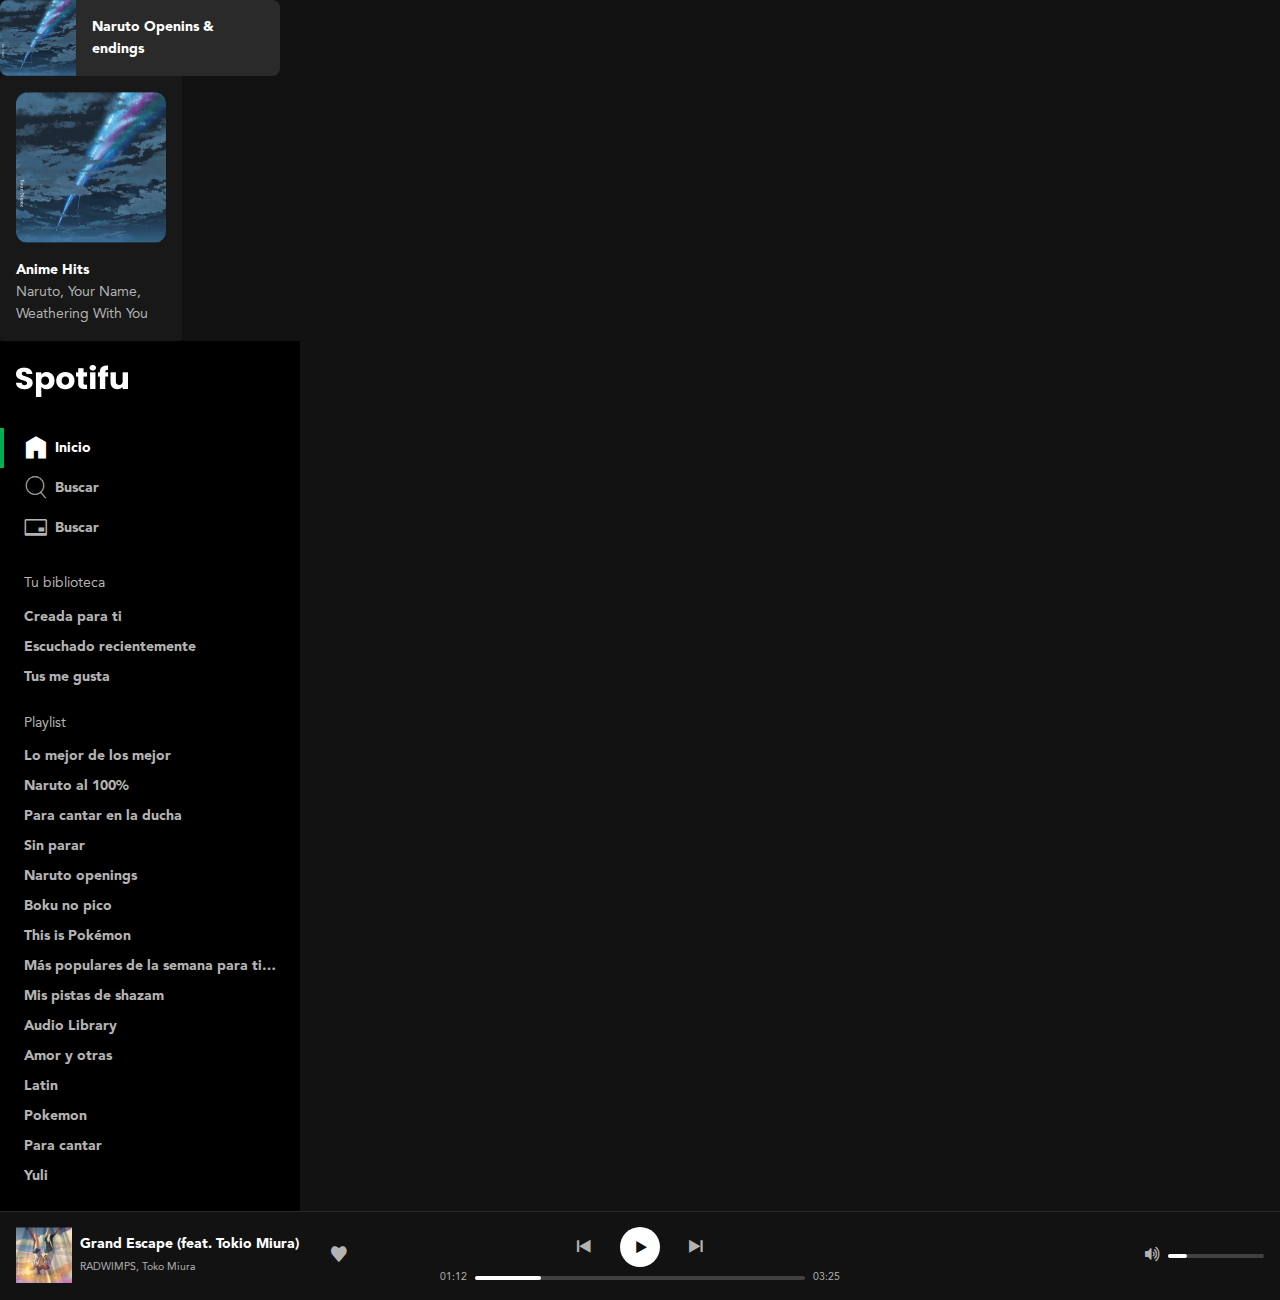
==== index.html @ 9fc7f933 "Playlist A y Playlist B" ====
<!DOCTYPE html>
<html lang="en">
<head>
  <meta charset="UTF-8">
  <meta http-equiv="X-UA-Compatible" content="IE=edge">
  <meta name="viewport" content="width=device-width, initial-scale=1.0">
  <link rel="stylesheet" href="./css/index.css">
  <title>Spotifu</title>
</head>
<body class="body">
  <div class="playlistB">
    <div class="playlistB-cover">
      <img src="./images/anime-hits.png" width="76" height="76" alt="Cpver de la playlist Anime Hits">
    </div>
    <div class="playlistB-details">
      <h3 class="playlistB-title">Naruto Openins & endings</h3>
      <div class="playlistB-control">
        <button class="buttonIcon is-primary" title="Reproducir la lista de reproducción Naruto Openins & endings" aria-label="Reproducir la lista de reproducción Naruto Openins & endings">
          <i class="icon-play" aria-hidden="true"></i>
        </button>
      </div>
    </div>
  </div>

  <div class="playlistA">
    <div class="playlistA-cover">
      <img src="./images/anime-hits.png" width="150" height="150" alt="Cover de la playlist Anime Hits">
      <button class="buttonIcon is-primary" aria-label="reproducir" title="Reproducir">
        <i class="icon-play" aria-hidden="true"></i>
      </button>
    </div>
    <h3 class="playlistA-title">Anime Hits</h3>
    <h4 class="playlistA-description">Naruto, Your Name, Weathering With You</h4>
  </div>

  <div class="sidebar">
    <header class="logo">
      <a href="/" aria-current="page">
        <img src="./images/spotifu-logo.png" class="logo-image" width="112"  height="32" alt="Logo de Spotifu">
      </a>
    </header>
    <nav class="menu" aria-label="principal">
      <ul class="menu-list">
        <li class="menuItem is-active">
          <a href="/" class="link" aria-current="page">
            <i class="icon-home" aria-hidden="true"></i>
            <span>Inicio</span>
          </a>
        </li>
        <li class="menuItem">
          <a href="#" class="link">
            <i class="icon-search" aria-hidden="true"></i>
            <span>Buscar</span>
          </a>
        </li>
        <li class="menuItem">
          <a href="#" class="link">
            <i class="icon-creditCard" aria-hidden="true"></i>
            <span>Buscar</span>
          </a>
        </li>
      </ul>
    </nav>
    <nav class="list" aria-labelledby="library-navigation">
      <h2 class="list-title" id="library-navigation">Tu biblioteca</h2>
      <ul class="list-content">
        <li class="list-item">
          <a href="#" class="link">Creada para ti</a>
        </li>
        <li class="list-item">
          <a href="#" class="link">Escuchado recientemente</a>
        </li>
        <li class="list-item">
          <a href="#" class="link">Tus me gusta</a>
        </li>
      </ul>
    </nav>
    <nav class="list" aria-labelledby="playlist-navigation">
      <h2 class="list-title" id="playlist-navigation">Playlist</h2>
      <ul class="list-content">
        <li class="list-item">
          <a href="#" class="link">Lo mejor de los mejor</a>
        </li>
        <li class="list-item">
          <a href="#" class="link">Naruto al 100%</a>
        </li>
        <li class="list-item">
          <a href="#" class="link">Para cantar en la ducha</a>
        </li>
        <li class="list-item">
          <a href="#" class="link">Sin parar</a>
        </li>
        <li class="list-item">
          <a href="#" class="link">Naruto openings</a>
        </li>
        <li class="list-item">
          <a href="#" class="link">Boku no pico</a>
        </li>
        <li class="list-item">
          <a href="#" class="link">This is Pokémon</a>
        </li>
        <li class="list-item">
          <span class="ellipsis">
            <a href="#" class="link">Más populares de la semana para ti que eres un pro</a>
          </span>
        </li>
        <li class="list-item">
          <a href="#" class="link">Mis pistas de shazam</a>
        </li>
        <li class="list-item">
          <a href="#" class="link">Audio Library</a>
        </li>
        <li class="list-item">
          <a href="#" class="link">Amor y otras</a>
        </li>
        <li class="list-item">
          <a href="#" class="link">Latin</a>
        </li>
        <li class="list-item">
          <a href="#" class="link">Pokemon</a>
        </li>
        <li class="list-item">
          <a href="#" class="link">Para cantar</a>
        </li>
        <li class="list-item">
          <a href="#" class="link">Yuli</a>
        </li>
      </ul>
    </nav>
  </div>

  <div class="player">
      <div class="player-nowPlaying">
        <div class="nowPlaying">
          <div class="nowPlaying-cover">
            <img src="./images/grand-scape.png" width="56" height="56" alt="Portada de Grand Escape (feat. Tokio Miura)"
              title="Portada de Grand Escape (feat. Tokio Miura)">
          </div>
          <div class="nowPlaying-details">
            <div class="nowPlaying-description">
              <a href="#song" class="nowPlaying-title">
                Grand Escape (feat. Tokio Miura)
              </a>
              <a href="#RADWIMPS" class="nowPlaying-artist">
                RADWIMPS, Toko Miura
              </a>
            </div>
            <div class="nowPlaying-actions">
              <button class="player-control" role="switch" aria-label="Guardar en tu biblioteca"
                title="Guardar en tu biblioteca">
                <i class="icon-heart" aria-hidden="true"></i>
              </button>
            </div>
          </div>
        </div>
      </div>
      <div class="player-playerControls">
        <div class="playerControls" aria-label="Controles de reproducción">
          <div class="playerControls-buttons">
            <button class="buttonIcon" aria-label="Anterior" title="Anterior">
              <i class="icon-prev" aria-hidden="true"></i>
            </button>
            <button class="buttonIcon is-white" aria-label="Reproducir" title="Reproducir">
              <i class="icon-play" aria-hidden="true"></i>
            </button>
            <button class="buttonIcon" aria-label="Siguiente" title="Siguiente">
              <i class="icon-next" aria-hidden="true"></i>
            </button>
          </div>
          <div class="playerPlayback">
            <span class="playerPlayback-progressTime">01:12</span>
            <div class="playerPlayback-slider">
              <div class="slider">
                <div class="slider-progress">
                  <button class="slider-button" aria-label="Controlar el progreso de la reproducción"></button>
                </div>
              </div>
            </div>
            <span class="playerPlayback-progressTime">03:25</span>
          </div>
        </div>
      </div>
      <div class="player-playerVolume">
        <div class="playerVolume">
          <button class="player-control" aria-label="Silenciar" aria-describedby="volumen-icon">
            <i class="icon-volumeUp" id="volumen-icon" role="presentation" aria-label="Volumen alto"></i>
          </button>
          <div class="playerVolume-slider">
            <div class="slider">
              <div class="slider-progress">
                <button class="slider-button" aria-label="Controlar el progreso de la reproducción"></button>
              </div>
            </div>
          </div>
        </div>
      </div>
  </div>

</body>
</html>
---- css/index.css ----
@import './icons.css';
@import './fonts.css';
@import './body.css';
@import './link.css';
@import './button-icon.css';
@import './sidebar.css';
@import './ellipsis.css';
@import './player.css';
@import './playlist-a.css';
@import './playlist-b.css';

:root {
  font-size: 16px;
  --primary: #00B050;
  --white: #ffffff;
  --gray10: #B3B3B3;
  --gray20: #737373;
  --gray30: #282828;
  --gray40: #181818;
  --gray50: #121212;
  --gray60: #000000;
  --basefontFamily: Avenir, Helvetica, sans-serif;
  --headline1: bold 2rem/normal var(--basefontFamily);
  --headline2: bold 1.5rem/1.75rem var(--basefontFamily);
  --baseFont: normal .875rem/1.375rem var(--basefontFamily);
  --baseFontBold: bold .875rem/1.375rem var(--basefontFamily);
  --button: bold .875rem/1rem var(--basefontFamily);
  --small: normal .75em/normal var(--basefontFamily);
}
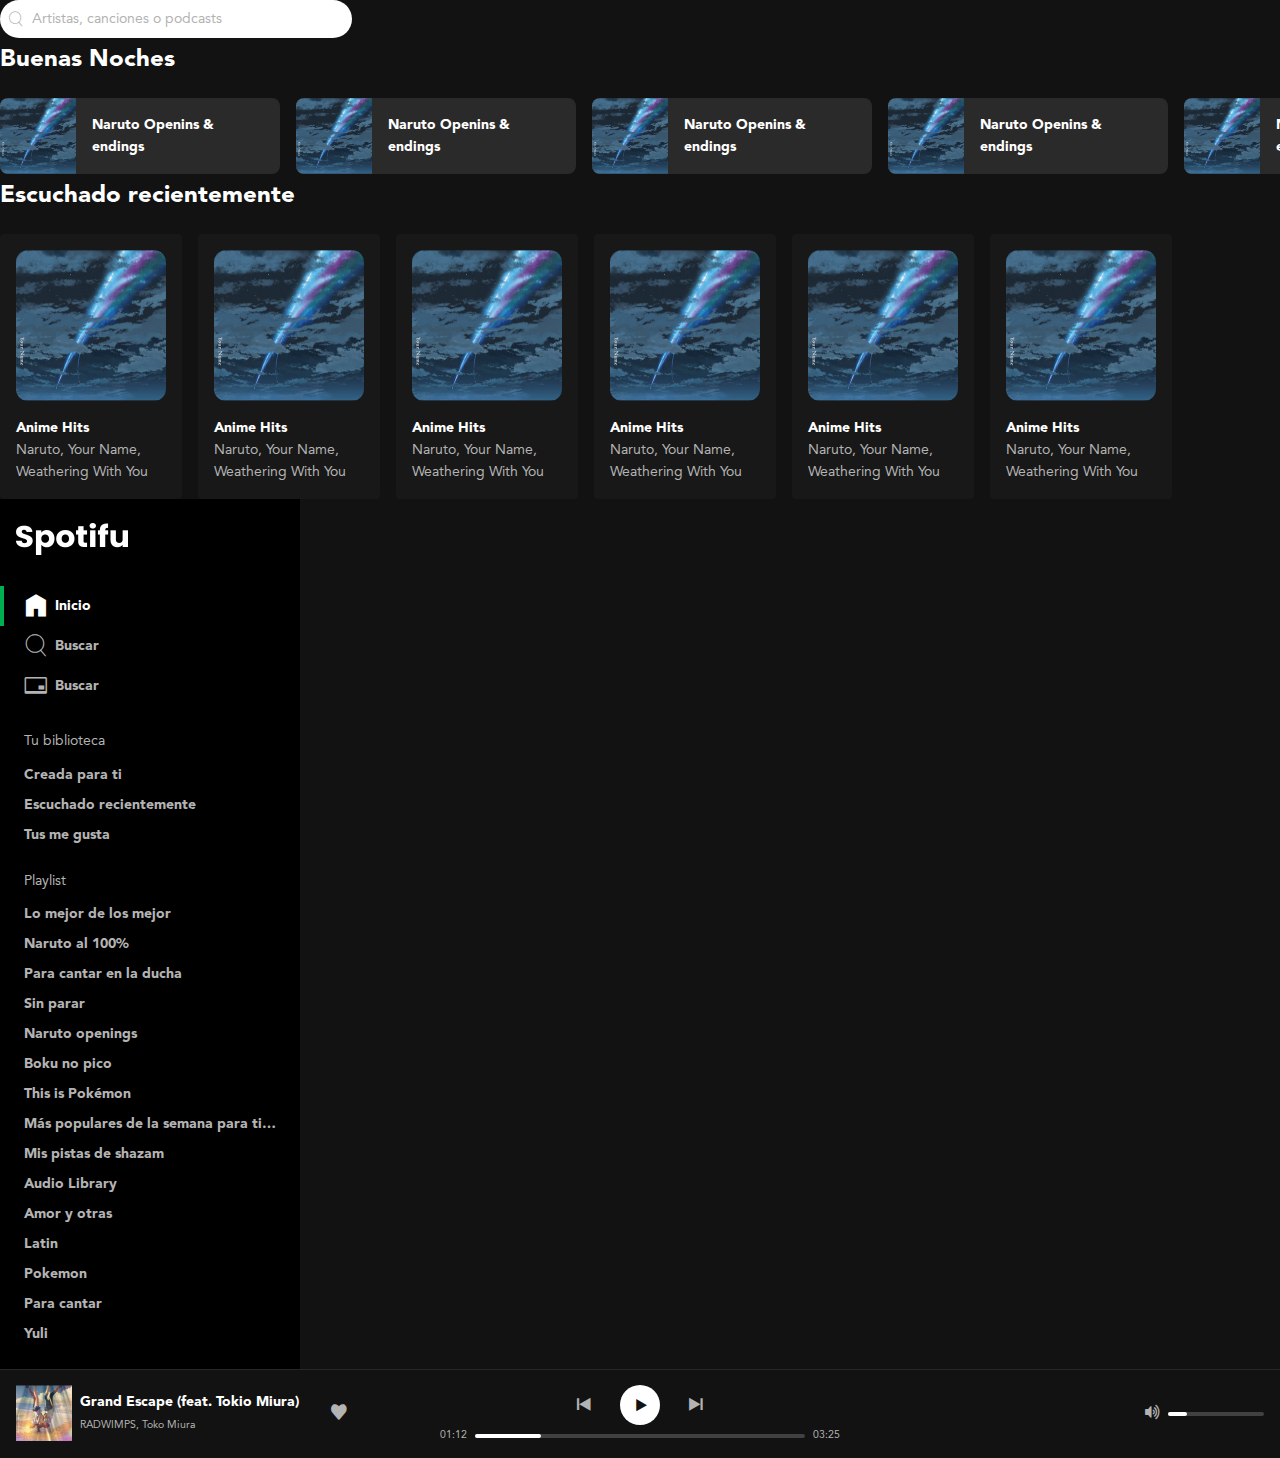
==== commit 19594b29: "Playlist List and Search" ====
--- a/index.html
+++ b/index.html
@@ -8,30 +8,160 @@
   <title>Spotifu</title>
 </head>
 <body class="body">
-  <div class="playlistB">
-    <div class="playlistB-cover">
-      <img src="./images/anime-hits.png" width="76" height="76" alt="Cpver de la playlist Anime Hits">
+  <form class="search" role="search" aria-label="Buscar por Artistas, canciones o podcasts">
+    <i class="icon-search" aria-hidden="true"></i>
+    <input type="search" placeholder="Artistas, canciones o podcasts ">
+  </form>
+
+  <section class="playlistList" aria-labelledby="region1">
+    <div class="playlistList-top">
+      <h2 class="playlistList-title" id="region1">
+        Buenas Noches
+      </h2>
     </div>
-    <div class="playlistB-details">
-      <h3 class="playlistB-title">Naruto Openins & endings</h3>
-      <div class="playlistB-control">
-        <button class="buttonIcon is-primary" title="Reproducir la lista de reproducción Naruto Openins & endings" aria-label="Reproducir la lista de reproducción Naruto Openins & endings">
-          <i class="icon-play" aria-hidden="true"></i>
-        </button>
+    <div class="playlistList-container">
+      <div class="playlistB">
+        <div class="playlistB-cover">
+          <img src="./images/anime-hits.png" width="76" height="76" alt="Cpver de la playlist Anime Hits">
+        </div>
+        <div class="playlistB-details">
+          <h3 class="playlistB-title">Naruto Openins & endings</h3>
+          <div class="playlistB-control">
+            <button class="buttonIcon is-primary" title="Reproducir la lista de reproducción Naruto Openins & endings"
+              aria-label="Reproducir la lista de reproducción Naruto Openins & endings">
+              <i class="icon-play" aria-hidden="true"></i>
+            </button>
+          </div>
+        </div>
+      </div>
+      <div class="playlistB">
+        <div class="playlistB-cover">
+          <img src="./images/anime-hits.png" width="76" height="76" alt="Cpver de la playlist Anime Hits">
+        </div>
+        <div class="playlistB-details">
+          <h3 class="playlistB-title">Naruto Openins & endings</h3>
+          <div class="playlistB-control">
+            <button class="buttonIcon is-primary" title="Reproducir la lista de reproducción Naruto Openins & endings"
+              aria-label="Reproducir la lista de reproducción Naruto Openins & endings">
+              <i class="icon-play" aria-hidden="true"></i>
+            </button>
+          </div>
+        </div>
+      </div>
+      <div class="playlistB">
+        <div class="playlistB-cover">
+          <img src="./images/anime-hits.png" width="76" height="76" alt="Cpver de la playlist Anime Hits">
+        </div>
+        <div class="playlistB-details">
+          <h3 class="playlistB-title">Naruto Openins & endings</h3>
+          <div class="playlistB-control">
+            <button class="buttonIcon is-primary" title="Reproducir la lista de reproducción Naruto Openins & endings"
+              aria-label="Reproducir la lista de reproducción Naruto Openins & endings">
+              <i class="icon-play" aria-hidden="true"></i>
+            </button>
+          </div>
+        </div>
+      </div>
+      <div class="playlistB">
+        <div class="playlistB-cover">
+          <img src="./images/anime-hits.png" width="76" height="76" alt="Cpver de la playlist Anime Hits">
+        </div>
+        <div class="playlistB-details">
+          <h3 class="playlistB-title">Naruto Openins & endings</h3>
+          <div class="playlistB-control">
+            <button class="buttonIcon is-primary" title="Reproducir la lista de reproducción Naruto Openins & endings"
+              aria-label="Reproducir la lista de reproducción Naruto Openins & endings">
+              <i class="icon-play" aria-hidden="true"></i>
+            </button>
+          </div>
+        </div>
+      </div>
+      <div class="playlistB">
+        <div class="playlistB-cover">
+          <img src="./images/anime-hits.png" width="76" height="76" alt="Cpver de la playlist Anime Hits">
+        </div>
+        <div class="playlistB-details">
+          <h3 class="playlistB-title">Naruto Openins & endings</h3>
+          <div class="playlistB-control">
+            <button class="buttonIcon is-primary" title="Reproducir la lista de reproducción Naruto Openins & endings"
+              aria-label="Reproducir la lista de reproducción Naruto Openins & endings">
+              <i class="icon-play" aria-hidden="true"></i>
+            </button>
+          </div>
+        </div>
       </div>
     </div>
-  </div>
-
-  <div class="playlistA">
-    <div class="playlistA-cover">
-      <img src="./images/anime-hits.png" width="150" height="150" alt="Cover de la playlist Anime Hits">
-      <button class="buttonIcon is-primary" aria-label="reproducir" title="Reproducir">
-        <i class="icon-play" aria-hidden="true"></i>
-      </button>
+  </section>
+
+  <section class="playlistList" aria-labelledby="region2">
+    <div class="playlistList-top">
+      <h2 class="playlistList-title" id="region2">
+        Escuchado recientemente
+      </h2>
     </div>
-    <h3 class="playlistA-title">Anime Hits</h3>
-    <h4 class="playlistA-description">Naruto, Your Name, Weathering With You</h4>
-  </div>
+    <div class="playlistList-container">
+      <div class="playlistA">
+        <div class="playlistA-cover">
+          <img src="./images/anime-hits.png" width="150" height="150" alt="Cover de la playlist Anime Hits">
+          <button class="buttonIcon is-primary" aria-label="reproducir" title="Reproducir">
+            <i class="icon-play" aria-hidden="true"></i>
+          </button>
+        </div>
+        <h3 class="playlistA-title">Anime Hits</h3>
+        <h4 class="playlistA-description">Naruto, Your Name, Weathering With You</h4>
+      </div>
+      <div class="playlistA">
+        <div class="playlistA-cover">
+          <img src="./images/anime-hits.png" width="150" height="150" alt="Cover de la playlist Anime Hits">
+          <button class="buttonIcon is-primary" aria-label="reproducir" title="Reproducir">
+            <i class="icon-play" aria-hidden="true"></i>
+          </button>
+        </div>
+        <h3 class="playlistA-title">Anime Hits</h3>
+        <h4 class="playlistA-description">Naruto, Your Name, Weathering With You</h4>
+      </div>
+      <div class="playlistA">
+        <div class="playlistA-cover">
+          <img src="./images/anime-hits.png" width="150" height="150" alt="Cover de la playlist Anime Hits">
+          <button class="buttonIcon is-primary" aria-label="reproducir" title="Reproducir">
+            <i class="icon-play" aria-hidden="true"></i>
+          </button>
+        </div>
+        <h3 class="playlistA-title">Anime Hits</h3>
+        <h4 class="playlistA-description">Naruto, Your Name, Weathering With You</h4>
+      </div>
+      <div class="playlistA">
+        <div class="playlistA-cover">
+          <img src="./images/anime-hits.png" width="150" height="150" alt="Cover de la playlist Anime Hits">
+          <button class="buttonIcon is-primary" aria-label="reproducir" title="Reproducir">
+            <i class="icon-play" aria-hidden="true"></i>
+          </button>
+        </div>
+        <h3 class="playlistA-title">Anime Hits</h3>
+        <h4 class="playlistA-description">Naruto, Your Name, Weathering With You</h4>
+      </div>
+      <div class="playlistA">
+        <div class="playlistA-cover">
+          <img src="./images/anime-hits.png" width="150" height="150" alt="Cover de la playlist Anime Hits">
+          <button class="buttonIcon is-primary" aria-label="reproducir" title="Reproducir">
+            <i class="icon-play" aria-hidden="true"></i>
+          </button>
+        </div>
+        <h3 class="playlistA-title">Anime Hits</h3>
+        <h4 class="playlistA-description">Naruto, Your Name, Weathering With You</h4>
+      </div>
+      <div class="playlistA">
+        <div class="playlistA-cover">
+          <img src="./images/anime-hits.png" width="150" height="150" alt="Cover de la playlist Anime Hits">
+          <button class="buttonIcon is-primary" aria-label="reproducir" title="Reproducir">
+            <i class="icon-play" aria-hidden="true"></i>
+          </button>
+        </div>
+        <h3 class="playlistA-title">Anime Hits</h3>
+        <h4 class="playlistA-description">Naruto, Your Name, Weathering With You</h4>
+      </div>
+    </div>
+  </section>
 
   <div class="sidebar">
     <header class="logo">
--- a/css/index.css
+++ b/css/index.css
@@ -8,6 +8,8 @@
 @import './player.css';
 @import './playlist-a.css';
 @import './playlist-b.css';
+@import './playlist-list.css';
+@import './search.css';
 
 :root {
   font-size: 16px;
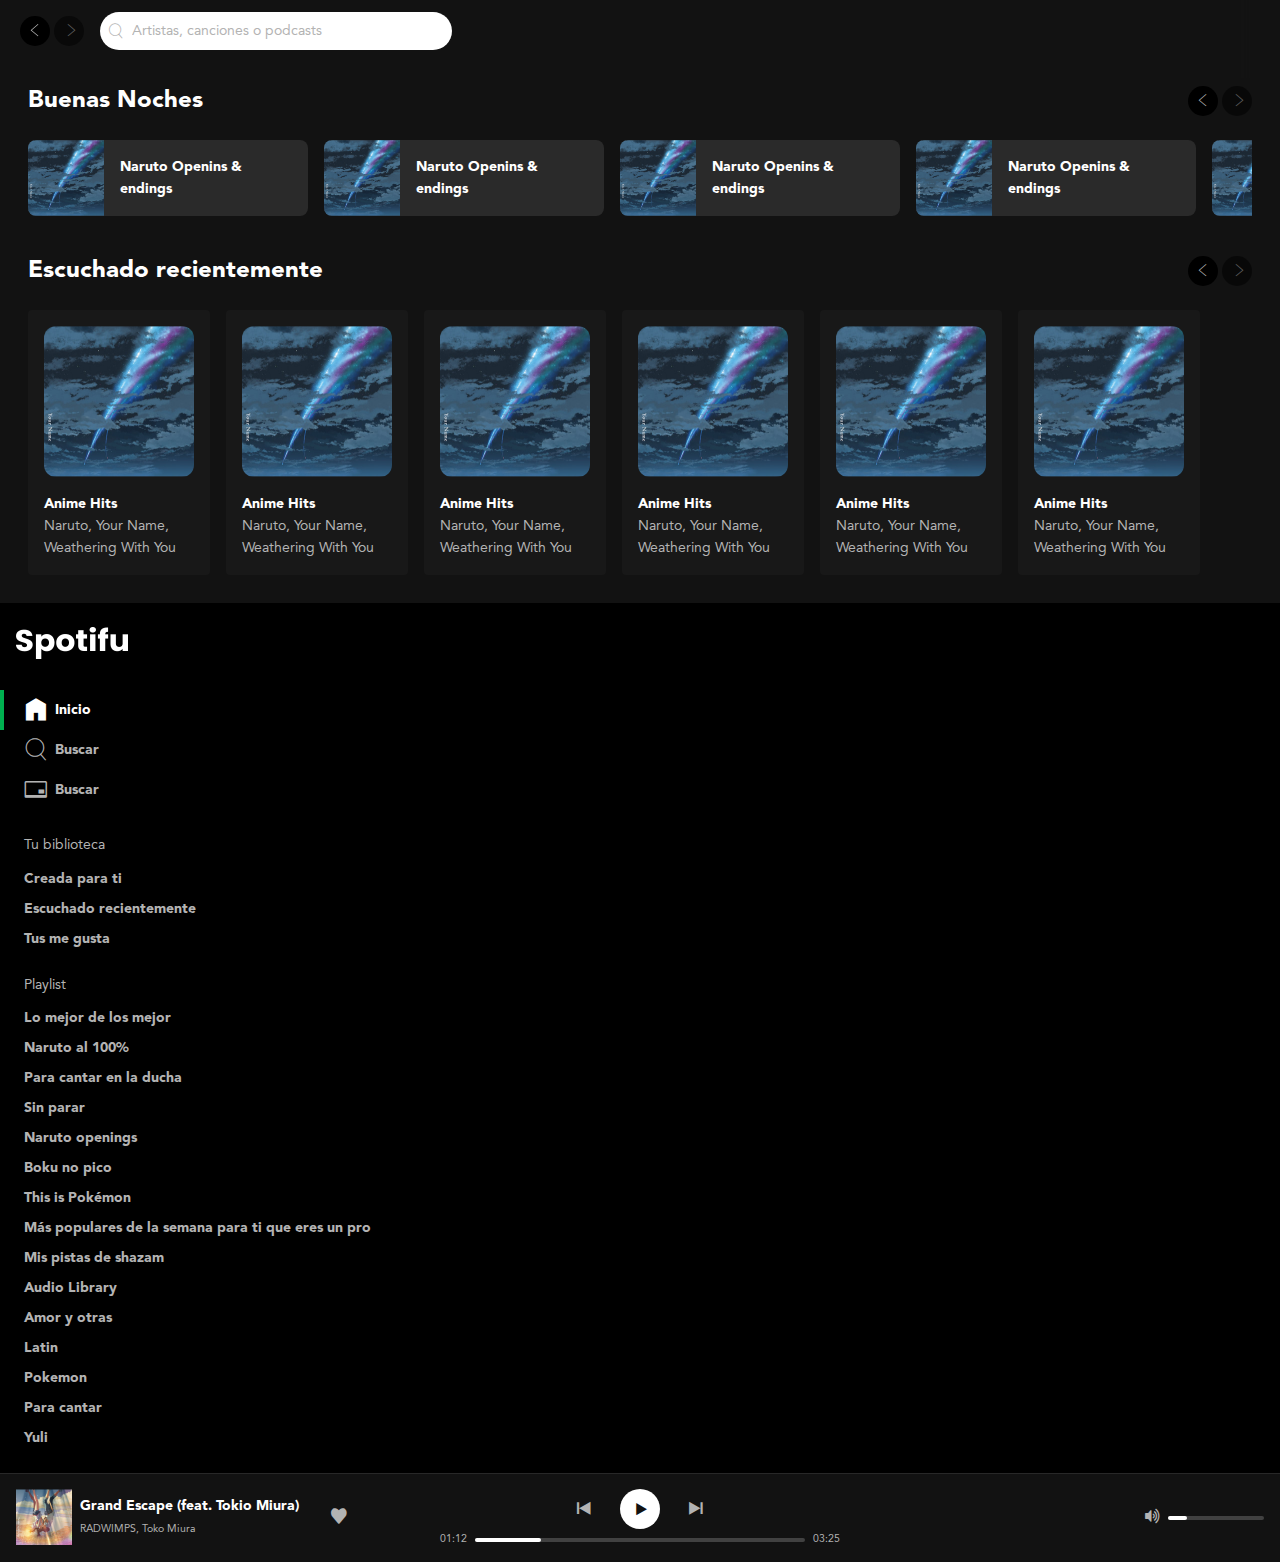
==== commit 098911cf: "Barra superior y composición de la página main" ====
--- a/index.html
+++ b/index.html
@@ -8,160 +8,192 @@
   <title>Spotifu</title>
 </head>
 <body class="body">
-  <form class="search" role="search" aria-label="Buscar por Artistas, canciones o podcasts">
-    <i class="icon-search" aria-hidden="true"></i>
-    <input type="search" placeholder="Artistas, canciones o podcasts ">
-  </form>
-
-  <section class="playlistList" aria-labelledby="region1">
-    <div class="playlistList-top">
-      <h2 class="playlistList-title" id="region1">
-        Buenas Noches
-      </h2>
-    </div>
-    <div class="playlistList-container">
-      <div class="playlistB">
-        <div class="playlistB-cover">
-          <img src="./images/anime-hits.png" width="76" height="76" alt="Cpver de la playlist Anime Hits">
-        </div>
-        <div class="playlistB-details">
-          <h3 class="playlistB-title">Naruto Openins & endings</h3>
-          <div class="playlistB-control">
-            <button class="buttonIcon is-primary" title="Reproducir la lista de reproducción Naruto Openins & endings"
-              aria-label="Reproducir la lista de reproducción Naruto Openins & endings">
-              <i class="icon-play" aria-hidden="true"></i>
-            </button>
-          </div>
-        </div>
-      </div>
-      <div class="playlistB">
-        <div class="playlistB-cover">
-          <img src="./images/anime-hits.png" width="76" height="76" alt="Cpver de la playlist Anime Hits">
-        </div>
-        <div class="playlistB-details">
-          <h3 class="playlistB-title">Naruto Openins & endings</h3>
-          <div class="playlistB-control">
-            <button class="buttonIcon is-primary" title="Reproducir la lista de reproducción Naruto Openins & endings"
-              aria-label="Reproducir la lista de reproducción Naruto Openins & endings">
-              <i class="icon-play" aria-hidden="true"></i>
-            </button>
-          </div>
-        </div>
-      </div>
-      <div class="playlistB">
-        <div class="playlistB-cover">
-          <img src="./images/anime-hits.png" width="76" height="76" alt="Cpver de la playlist Anime Hits">
-        </div>
-        <div class="playlistB-details">
-          <h3 class="playlistB-title">Naruto Openins & endings</h3>
-          <div class="playlistB-control">
-            <button class="buttonIcon is-primary" title="Reproducir la lista de reproducción Naruto Openins & endings"
-              aria-label="Reproducir la lista de reproducción Naruto Openins & endings">
-              <i class="icon-play" aria-hidden="true"></i>
-            </button>
-          </div>
-        </div>
-      </div>
-      <div class="playlistB">
-        <div class="playlistB-cover">
-          <img src="./images/anime-hits.png" width="76" height="76" alt="Cpver de la playlist Anime Hits">
-        </div>
-        <div class="playlistB-details">
-          <h3 class="playlistB-title">Naruto Openins & endings</h3>
-          <div class="playlistB-control">
-            <button class="buttonIcon is-primary" title="Reproducir la lista de reproducción Naruto Openins & endings"
-              aria-label="Reproducir la lista de reproducción Naruto Openins & endings">
-              <i class="icon-play" aria-hidden="true"></i>
-            </button>
-          </div>
-        </div>
-      </div>
-      <div class="playlistB">
-        <div class="playlistB-cover">
-          <img src="./images/anime-hits.png" width="76" height="76" alt="Cpver de la playlist Anime Hits">
-        </div>
-        <div class="playlistB-details">
-          <h3 class="playlistB-title">Naruto Openins & endings</h3>
-          <div class="playlistB-control">
-            <button class="buttonIcon is-primary" title="Reproducir la lista de reproducción Naruto Openins & endings"
-              aria-label="Reproducir la lista de reproducción Naruto Openins & endings">
-              <i class="icon-play" aria-hidden="true"></i>
-            </button>
-          </div>
-        </div>
+  <div class="page">
+    <div class="sticky">
+      <div class="page-block">
+        <header class="header" aria-label="Barra superior y menú del usuario">
+          <div class="navigation">
+            <button class="navigation-prev" aria-label="Volver" title="Volver">
+              <i class="icon-arrowLeft" aria-hidden="true"></i>
+            </button>
+            <button class="navigation-next" disabled aria-label="Avanzar" title="Avanzar">
+              <i class="icon-arrowRight" aria-hidden="true"></i>
+            </button>
+          </div>
+          <form class="search" role="search" aria-label="Buscar por Artistas, canciones o podcasts">
+            <i class="icon-search" aria-hidden="true"></i>
+            <input type="search" placeholder="Artistas, canciones o podcasts ">
+          </form>
+        </header>
       </div>
     </div>
-  </section>
-
-  <section class="playlistList" aria-labelledby="region2">
-    <div class="playlistList-top">
-      <h2 class="playlistList-title" id="region2">
-        Escuchado recientemente
-      </h2>
-    </div>
-    <div class="playlistList-container">
-      <div class="playlistA">
-        <div class="playlistA-cover">
-          <img src="./images/anime-hits.png" width="150" height="150" alt="Cover de la playlist Anime Hits">
-          <button class="buttonIcon is-primary" aria-label="reproducir" title="Reproducir">
-            <i class="icon-play" aria-hidden="true"></i>
-          </button>
-        </div>
-        <h3 class="playlistA-title">Anime Hits</h3>
-        <h4 class="playlistA-description">Naruto, Your Name, Weathering With You</h4>
-      </div>
-      <div class="playlistA">
-        <div class="playlistA-cover">
-          <img src="./images/anime-hits.png" width="150" height="150" alt="Cover de la playlist Anime Hits">
-          <button class="buttonIcon is-primary" aria-label="reproducir" title="Reproducir">
-            <i class="icon-play" aria-hidden="true"></i>
-          </button>
-        </div>
-        <h3 class="playlistA-title">Anime Hits</h3>
-        <h4 class="playlistA-description">Naruto, Your Name, Weathering With You</h4>
-      </div>
-      <div class="playlistA">
-        <div class="playlistA-cover">
-          <img src="./images/anime-hits.png" width="150" height="150" alt="Cover de la playlist Anime Hits">
-          <button class="buttonIcon is-primary" aria-label="reproducir" title="Reproducir">
-            <i class="icon-play" aria-hidden="true"></i>
-          </button>
-        </div>
-        <h3 class="playlistA-title">Anime Hits</h3>
-        <h4 class="playlistA-description">Naruto, Your Name, Weathering With You</h4>
-      </div>
-      <div class="playlistA">
-        <div class="playlistA-cover">
-          <img src="./images/anime-hits.png" width="150" height="150" alt="Cover de la playlist Anime Hits">
-          <button class="buttonIcon is-primary" aria-label="reproducir" title="Reproducir">
-            <i class="icon-play" aria-hidden="true"></i>
-          </button>
-        </div>
-        <h3 class="playlistA-title">Anime Hits</h3>
-        <h4 class="playlistA-description">Naruto, Your Name, Weathering With You</h4>
-      </div>
-      <div class="playlistA">
-        <div class="playlistA-cover">
-          <img src="./images/anime-hits.png" width="150" height="150" alt="Cover de la playlist Anime Hits">
-          <button class="buttonIcon is-primary" aria-label="reproducir" title="Reproducir">
-            <i class="icon-play" aria-hidden="true"></i>
-          </button>
-        </div>
-        <h3 class="playlistA-title">Anime Hits</h3>
-        <h4 class="playlistA-description">Naruto, Your Name, Weathering With You</h4>
-      </div>
-      <div class="playlistA">
-        <div class="playlistA-cover">
-          <img src="./images/anime-hits.png" width="150" height="150" alt="Cover de la playlist Anime Hits">
-          <button class="buttonIcon is-primary" aria-label="reproducir" title="Reproducir">
-            <i class="icon-play" aria-hidden="true"></i>
-          </button>
-        </div>
-        <h3 class="playlistA-title">Anime Hits</h3>
-        <h4 class="playlistA-description">Naruto, Your Name, Weathering With You</h4>
-      </div>
-    </div>
-  </section>
+    <main class="page-block">
+      <section class="playlistList" aria-labelledby="region1">
+        <div class="playlistList-top">
+          <h2 class="playlistList-title" id="region1">
+            Buenas Noches
+          </h2>
+          <div class="navigation">
+            <button class="navigation-prev" aria-label="Volver" title="Volver">
+              <i class="icon-arrowLeft" aria-hidden="true"></i>
+            </button>
+            <button class="navigation-next" disabled aria-label="Avanzar" title="Avanzar">
+              <i class="icon-arrowRight" aria-hidden="true"></i>
+            </button>
+          </div>
+        </div>
+        <div class="playlistList-container">
+          <div class="playlistB">
+            <div class="playlistB-cover">
+              <img src="./images/anime-hits.png" width="76" height="76" alt="Cpver de la playlist Anime Hits">
+            </div>
+            <div class="playlistB-details">
+              <h3 class="playlistB-title">Naruto Openins & endings</h3>
+              <div class="playlistB-control">
+                <button class="buttonIcon is-primary" title="Reproducir la lista de reproducción Naruto Openins & endings"
+                  aria-label="Reproducir la lista de reproducción Naruto Openins & endings">
+                  <i class="icon-play" aria-hidden="true"></i>
+                </button>
+              </div>
+            </div>
+          </div>
+          <div class="playlistB">
+            <div class="playlistB-cover">
+              <img src="./images/anime-hits.png" width="76" height="76" alt="Cpver de la playlist Anime Hits">
+            </div>
+            <div class="playlistB-details">
+              <h3 class="playlistB-title">Naruto Openins & endings</h3>
+              <div class="playlistB-control">
+                <button class="buttonIcon is-primary" title="Reproducir la lista de reproducción Naruto Openins & endings"
+                  aria-label="Reproducir la lista de reproducción Naruto Openins & endings">
+                  <i class="icon-play" aria-hidden="true"></i>
+                </button>
+              </div>
+            </div>
+          </div>
+          <div class="playlistB">
+            <div class="playlistB-cover">
+              <img src="./images/anime-hits.png" width="76" height="76" alt="Cpver de la playlist Anime Hits">
+            </div>
+            <div class="playlistB-details">
+              <h3 class="playlistB-title">Naruto Openins & endings</h3>
+              <div class="playlistB-control">
+                <button class="buttonIcon is-primary" title="Reproducir la lista de reproducción Naruto Openins & endings"
+                  aria-label="Reproducir la lista de reproducción Naruto Openins & endings">
+                  <i class="icon-play" aria-hidden="true"></i>
+                </button>
+              </div>
+            </div>
+          </div>
+          <div class="playlistB">
+            <div class="playlistB-cover">
+              <img src="./images/anime-hits.png" width="76" height="76" alt="Cpver de la playlist Anime Hits">
+            </div>
+            <div class="playlistB-details">
+              <h3 class="playlistB-title">Naruto Openins & endings</h3>
+              <div class="playlistB-control">
+                <button class="buttonIcon is-primary" title="Reproducir la lista de reproducción Naruto Openins & endings"
+                  aria-label="Reproducir la lista de reproducción Naruto Openins & endings">
+                  <i class="icon-play" aria-hidden="true"></i>
+                </button>
+              </div>
+            </div>
+          </div>
+          <div class="playlistB">
+            <div class="playlistB-cover">
+              <img src="./images/anime-hits.png" width="76" height="76" alt="Cpver de la playlist Anime Hits">
+            </div>
+            <div class="playlistB-details">
+              <h3 class="playlistB-title">Naruto Openins & endings</h3>
+              <div class="playlistB-control">
+                <button class="buttonIcon is-primary" title="Reproducir la lista de reproducción Naruto Openins & endings"
+                  aria-label="Reproducir la lista de reproducción Naruto Openins & endings">
+                  <i class="icon-play" aria-hidden="true"></i>
+                </button>
+              </div>
+            </div>
+          </div>
+        </div>
+      </section>
+      <section class="playlistList" aria-labelledby="region2">
+        <div class="playlistList-top">
+          <h2 class="playlistList-title" id="region2">
+            Escuchado recientemente
+          </h2>
+          <div class="navigation">
+            <button class="navigation-prev" aria-label="Volver" title="Volver">
+              <i class="icon-arrowLeft" aria-hidden="true"></i>
+            </button>
+            <button class="navigation-next" disabled aria-label="Avanzar" title="Avanzar">
+              <i class="icon-arrowRight" aria-hidden="true"></i>
+            </button>
+          </div>
+        </div>
+        <div class="playlistList-container">
+          <div class="playlistA">
+            <div class="playlistA-cover">
+              <img src="./images/anime-hits.png" width="150" height="150" alt="Cover de la playlist Anime Hits">
+              <button class="buttonIcon is-primary" aria-label="reproducir" title="Reproducir">
+                <i class="icon-play" aria-hidden="true"></i>
+              </button>
+            </div>
+            <h3 class="playlistA-title">Anime Hits</h3>
+            <h4 class="playlistA-description">Naruto, Your Name, Weathering With You</h4>
+          </div>
+          <div class="playlistA">
+            <div class="playlistA-cover">
+              <img src="./images/anime-hits.png" width="150" height="150" alt="Cover de la playlist Anime Hits">
+              <button class="buttonIcon is-primary" aria-label="reproducir" title="Reproducir">
+                <i class="icon-play" aria-hidden="true"></i>
+              </button>
+            </div>
+            <h3 class="playlistA-title">Anime Hits</h3>
+            <h4 class="playlistA-description">Naruto, Your Name, Weathering With You</h4>
+          </div>
+          <div class="playlistA">
+            <div class="playlistA-cover">
+              <img src="./images/anime-hits.png" width="150" height="150" alt="Cover de la playlist Anime Hits">
+              <button class="buttonIcon is-primary" aria-label="reproducir" title="Reproducir">
+                <i class="icon-play" aria-hidden="true"></i>
+              </button>
+            </div>
+            <h3 class="playlistA-title">Anime Hits</h3>
+            <h4 class="playlistA-description">Naruto, Your Name, Weathering With You</h4>
+          </div>
+          <div class="playlistA">
+            <div class="playlistA-cover">
+              <img src="./images/anime-hits.png" width="150" height="150" alt="Cover de la playlist Anime Hits">
+              <button class="buttonIcon is-primary" aria-label="reproducir" title="Reproducir">
+                <i class="icon-play" aria-hidden="true"></i>
+              </button>
+            </div>
+            <h3 class="playlistA-title">Anime Hits</h3>
+            <h4 class="playlistA-description">Naruto, Your Name, Weathering With You</h4>
+          </div>
+          <div class="playlistA">
+            <div class="playlistA-cover">
+              <img src="./images/anime-hits.png" width="150" height="150" alt="Cover de la playlist Anime Hits">
+              <button class="buttonIcon is-primary" aria-label="reproducir" title="Reproducir">
+                <i class="icon-play" aria-hidden="true"></i>
+              </button>
+            </div>
+            <h3 class="playlistA-title">Anime Hits</h3>
+            <h4 class="playlistA-description">Naruto, Your Name, Weathering With You</h4>
+          </div>
+          <div class="playlistA">
+            <div class="playlistA-cover">
+              <img src="./images/anime-hits.png" width="150" height="150" alt="Cover de la playlist Anime Hits">
+              <button class="buttonIcon is-primary" aria-label="reproducir" title="Reproducir">
+                <i class="icon-play" aria-hidden="true"></i>
+              </button>
+            </div>
+            <h3 class="playlistA-title">Anime Hits</h3>
+            <h4 class="playlistA-description">Naruto, Your Name, Weathering With You</h4>
+          </div>
+        </div>
+      </section>
+    </main>
+  </div>
 
   <div class="sidebar">
     <header class="logo">
@@ -276,7 +308,7 @@
               </a>
             </div>
             <div class="nowPlaying-actions">
-              <button class="player-control" role="switch" aria-label="Guardar en tu biblioteca"
+              <button class="player-control" role="switch" aria-checked="false" aria-label="Guardar en tu biblioteca"
                 title="Guardar en tu biblioteca">
                 <i class="icon-heart" aria-hidden="true"></i>
               </button>
--- a/css/index.css
+++ b/css/index.css
@@ -6,10 +6,7 @@
 @import './sidebar.css';
 @import './ellipsis.css';
 @import './player.css';
-@import './playlist-a.css';
-@import './playlist-b.css';
-@import './playlist-list.css';
-@import './search.css';
+@import './page.css';
 
 :root {
   font-size: 16px;
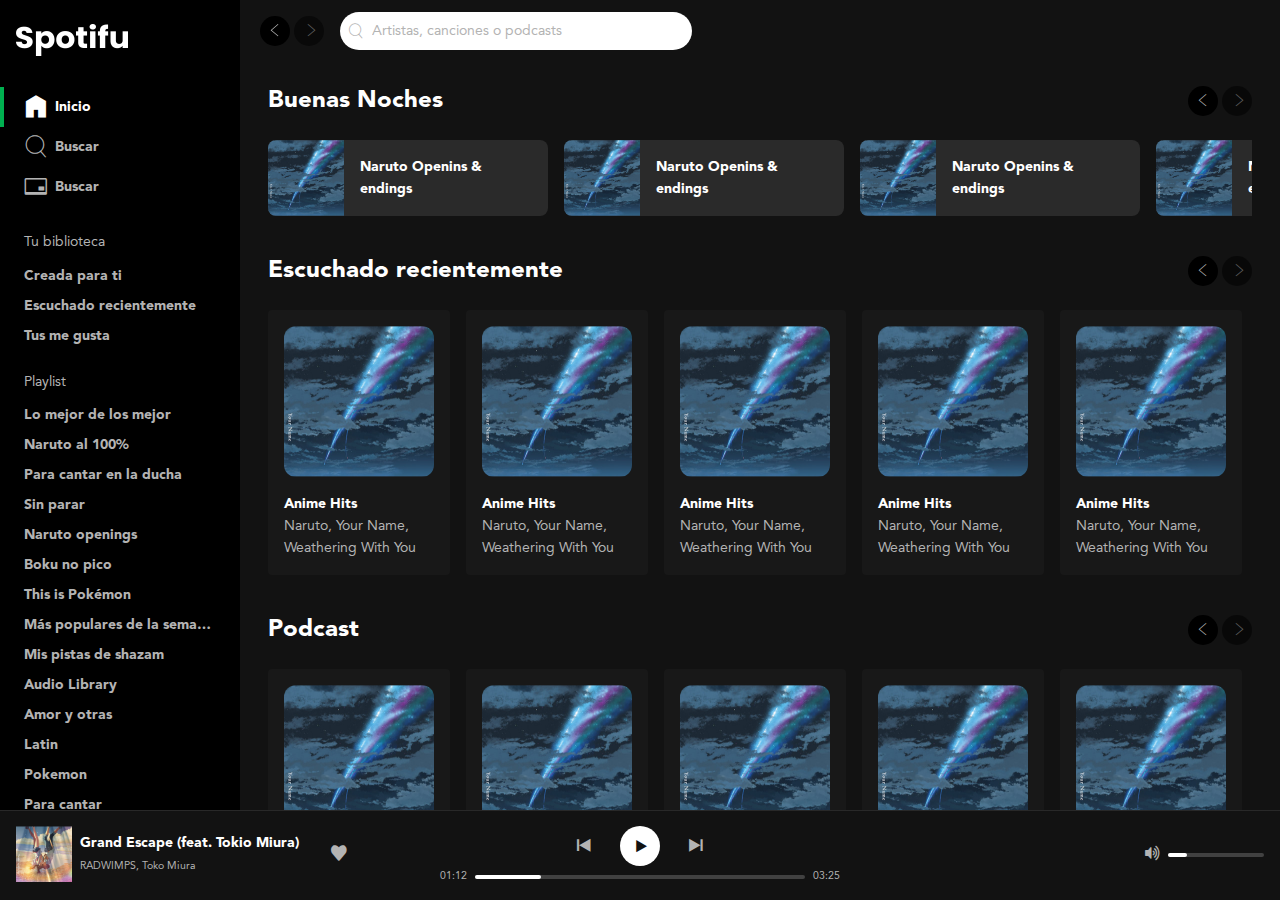
==== commit de4cd89d: "Composición de la interfaz" ====
--- a/index.html
+++ b/index.html
@@ -8,354 +8,441 @@
   <title>Spotifu</title>
 </head>
 <body class="body">
-  <div class="page">
-    <div class="sticky">
-      <div class="page-block">
-        <header class="header" aria-label="Barra superior y menú del usuario">
-          <div class="navigation">
-            <button class="navigation-prev" aria-label="Volver" title="Volver">
-              <i class="icon-arrowLeft" aria-hidden="true"></i>
-            </button>
-            <button class="navigation-next" disabled aria-label="Avanzar" title="Avanzar">
-              <i class="icon-arrowRight" aria-hidden="true"></i>
-            </button>
+  <div class="layout">
+    <div class="layout-block up">
+      <div class="layout-sidebar">
+        <div class="sidebar">
+          <header class="logo">
+            <a href="/" aria-current="page">
+              <img src="./images/spotifu-logo.png" class="logo-image" width="112" height="32" alt="Logo de Spotifu">
+            </a>
+          </header>
+          <nav class="menu" aria-label="principal">
+            <ul class="menu-list">
+              <li class="menuItem is-active">
+                <a href="/" class="link" aria-current="page">
+                  <i class="icon-home" aria-hidden="true"></i>
+                  <span>Inicio</span>
+                </a>
+              </li>
+              <li class="menuItem">
+                <a href="#" class="link">
+                  <i class="icon-search" aria-hidden="true"></i>
+                  <span>Buscar</span>
+                </a>
+              </li>
+              <li class="menuItem">
+                <a href="#" class="link">
+                  <i class="icon-creditCard" aria-hidden="true"></i>
+                  <span>Buscar</span>
+                </a>
+              </li>
+            </ul>
+          </nav>
+          <nav class="list" aria-labelledby="library-navigation">
+            <h2 class="list-title" id="library-navigation">Tu biblioteca</h2>
+            <ul class="list-content">
+              <li class="list-item">
+                <a href="#" class="link">Creada para ti</a>
+              </li>
+              <li class="list-item">
+                <a href="#" class="link">Escuchado recientemente</a>
+              </li>
+              <li class="list-item">
+                <a href="#" class="link">Tus me gusta</a>
+              </li>
+            </ul>
+          </nav>
+          <nav class="list" aria-labelledby="playlist-navigation">
+            <h2 class="list-title" id="playlist-navigation">Playlist</h2>
+            <ul class="list-content">
+              <li class="list-item">
+                <a href="#" class="link">Lo mejor de los mejor</a>
+              </li>
+              <li class="list-item">
+                <a href="#" class="link">Naruto al 100%</a>
+              </li>
+              <li class="list-item">
+                <a href="#" class="link">Para cantar en la ducha</a>
+              </li>
+              <li class="list-item">
+                <a href="#" class="link">Sin parar</a>
+              </li>
+              <li class="list-item">
+                <a href="#" class="link">Naruto openings</a>
+              </li>
+              <li class="list-item">
+                <a href="#" class="link">Boku no pico</a>
+              </li>
+              <li class="list-item">
+                <a href="#" class="link">This is Pokémon</a>
+              </li>
+              <li class="list-item">
+                <span class="ellipsis">
+                  <a href="#" class="link">Más populares de la semana para ti que eres un pro</a>
+                </span>
+              </li>
+              <li class="list-item">
+                <a href="#" class="link">Mis pistas de shazam</a>
+              </li>
+              <li class="list-item">
+                <a href="#" class="link">Audio Library</a>
+              </li>
+              <li class="list-item">
+                <a href="#" class="link">Amor y otras</a>
+              </li>
+              <li class="list-item">
+                <a href="#" class="link">Latin</a>
+              </li>
+              <li class="list-item">
+                <a href="#" class="link">Pokemon</a>
+              </li>
+              <li class="list-item">
+                <a href="#" class="link">Para cantar</a>
+              </li>
+              <li class="list-item">
+                <a href="#" class="link">Yuli</a>
+              </li>
+            </ul>
+          </nav>
+        </div>
+      </div>
+      <div class="layout-main">
+        <div class="page">
+          <div class="sticky">
+            <div class="page-block">
+              <header class="header" aria-label="Barra superior y menú del usuario">
+                <div class="navigation">
+                  <button class="navigation-prev" aria-label="Volver" title="Volver">
+                    <i class="icon-arrowLeft" aria-hidden="true"></i>
+                  </button>
+                  <button class="navigation-next" disabled aria-label="Avanzar" title="Avanzar">
+                    <i class="icon-arrowRight" aria-hidden="true"></i>
+                  </button>
+                </div>
+                <form class="search" role="search" aria-label="Buscar por Artistas, canciones o podcasts">
+                  <i class="icon-search" aria-hidden="true"></i>
+                  <input type="search" placeholder="Artistas, canciones o podcasts ">
+                </form>
+              </header>
+            </div>
           </div>
-          <form class="search" role="search" aria-label="Buscar por Artistas, canciones o podcasts">
-            <i class="icon-search" aria-hidden="true"></i>
-            <input type="search" placeholder="Artistas, canciones o podcasts ">
-          </form>
-        </header>
+          <main class="page-block">
+            <section class="playlistList" aria-labelledby="region1">
+              <div class="playlistList-top">
+                <h2 class="playlistList-title" id="region1">
+                  Buenas Noches
+                </h2>
+                <div class="navigation">
+                  <button class="navigation-prev" aria-label="Volver" title="Volver">
+                    <i class="icon-arrowLeft" aria-hidden="true"></i>
+                  </button>
+                  <button class="navigation-next" disabled aria-label="Avanzar" title="Avanzar">
+                    <i class="icon-arrowRight" aria-hidden="true"></i>
+                  </button>
+                </div>
+              </div>
+              <div class="playlistList-container">
+                <div class="playlistB">
+                  <div class="playlistB-cover">
+                    <img src="./images/anime-hits.png" width="76" height="76" alt="Cpver de la playlist Anime Hits">
+                  </div>
+                  <div class="playlistB-details">
+                    <h3 class="playlistB-title">Naruto Openins & endings</h3>
+                    <div class="playlistB-control">
+                      <button class="buttonIcon is-primary" title="Reproducir la lista de reproducción Naruto Openins & endings"
+                        aria-label="Reproducir la lista de reproducción Naruto Openins & endings">
+                        <i class="icon-play" aria-hidden="true"></i>
+                      </button>
+                    </div>
+                  </div>
+                </div>
+                <div class="playlistB">
+                  <div class="playlistB-cover">
+                    <img src="./images/anime-hits.png" width="76" height="76" alt="Cpver de la playlist Anime Hits">
+                  </div>
+                  <div class="playlistB-details">
+                    <h3 class="playlistB-title">Naruto Openins & endings</h3>
+                    <div class="playlistB-control">
+                      <button class="buttonIcon is-primary" title="Reproducir la lista de reproducción Naruto Openins & endings"
+                        aria-label="Reproducir la lista de reproducción Naruto Openins & endings">
+                        <i class="icon-play" aria-hidden="true"></i>
+                      </button>
+                    </div>
+                  </div>
+                </div>
+                <div class="playlistB">
+                  <div class="playlistB-cover">
+                    <img src="./images/anime-hits.png" width="76" height="76" alt="Cpver de la playlist Anime Hits">
+                  </div>
+                  <div class="playlistB-details">
+                    <h3 class="playlistB-title">Naruto Openins & endings</h3>
+                    <div class="playlistB-control">
+                      <button class="buttonIcon is-primary" title="Reproducir la lista de reproducción Naruto Openins & endings"
+                        aria-label="Reproducir la lista de reproducción Naruto Openins & endings">
+                        <i class="icon-play" aria-hidden="true"></i>
+                      </button>
+                    </div>
+                  </div>
+                </div>
+                <div class="playlistB">
+                  <div class="playlistB-cover">
+                    <img src="./images/anime-hits.png" width="76" height="76" alt="Cpver de la playlist Anime Hits">
+                  </div>
+                  <div class="playlistB-details">
+                    <h3 class="playlistB-title">Naruto Openins & endings</h3>
+                    <div class="playlistB-control">
+                      <button class="buttonIcon is-primary" title="Reproducir la lista de reproducción Naruto Openins & endings"
+                        aria-label="Reproducir la lista de reproducción Naruto Openins & endings">
+                        <i class="icon-play" aria-hidden="true"></i>
+                      </button>
+                    </div>
+                  </div>
+                </div>
+                <div class="playlistB">
+                  <div class="playlistB-cover">
+                    <img src="./images/anime-hits.png" width="76" height="76" alt="Cpver de la playlist Anime Hits">
+                  </div>
+                  <div class="playlistB-details">
+                    <h3 class="playlistB-title">Naruto Openins & endings</h3>
+                    <div class="playlistB-control">
+                      <button class="buttonIcon is-primary" title="Reproducir la lista de reproducción Naruto Openins & endings"
+                        aria-label="Reproducir la lista de reproducción Naruto Openins & endings">
+                        <i class="icon-play" aria-hidden="true"></i>
+                      </button>
+                    </div>
+                  </div>
+                </div>
+              </div>
+            </section>
+            <section class="playlistList" aria-labelledby="region2">
+              <div class="playlistList-top">
+                <h2 class="playlistList-title" id="region2">
+                  Escuchado recientemente
+                </h2>
+                <div class="navigation">
+                  <button class="navigation-prev" aria-label="Volver" title="Volver">
+                    <i class="icon-arrowLeft" aria-hidden="true"></i>
+                  </button>
+                  <button class="navigation-next" disabled aria-label="Avanzar" title="Avanzar">
+                    <i class="icon-arrowRight" aria-hidden="true"></i>
+                  </button>
+                </div>
+              </div>
+              <div class="playlistList-container">
+                <div class="playlistA">
+                  <div class="playlistA-cover">
+                    <img src="./images/anime-hits.png" width="150" height="150" alt="Cover de la playlist Anime Hits">
+                    <button class="buttonIcon is-primary" aria-label="reproducir" title="Reproducir">
+                      <i class="icon-play" aria-hidden="true"></i>
+                    </button>
+                  </div>
+                  <h3 class="playlistA-title">Anime Hits</h3>
+                  <h4 class="playlistA-description">Naruto, Your Name, Weathering With You</h4>
+                </div>
+                <div class="playlistA">
+                  <div class="playlistA-cover">
+                    <img src="./images/anime-hits.png" width="150" height="150" alt="Cover de la playlist Anime Hits">
+                    <button class="buttonIcon is-primary" aria-label="reproducir" title="Reproducir">
+                      <i class="icon-play" aria-hidden="true"></i>
+                    </button>
+                  </div>
+                  <h3 class="playlistA-title">Anime Hits</h3>
+                  <h4 class="playlistA-description">Naruto, Your Name, Weathering With You</h4>
+                </div>
+                <div class="playlistA">
+                  <div class="playlistA-cover">
+                    <img src="./images/anime-hits.png" width="150" height="150" alt="Cover de la playlist Anime Hits">
+                    <button class="buttonIcon is-primary" aria-label="reproducir" title="Reproducir">
+                      <i class="icon-play" aria-hidden="true"></i>
+                    </button>
+                  </div>
+                  <h3 class="playlistA-title">Anime Hits</h3>
+                  <h4 class="playlistA-description">Naruto, Your Name, Weathering With You</h4>
+                </div>
+                <div class="playlistA">
+                  <div class="playlistA-cover">
+                    <img src="./images/anime-hits.png" width="150" height="150" alt="Cover de la playlist Anime Hits">
+                    <button class="buttonIcon is-primary" aria-label="reproducir" title="Reproducir">
+                      <i class="icon-play" aria-hidden="true"></i>
+                    </button>
+                  </div>
+                  <h3 class="playlistA-title">Anime Hits</h3>
+                  <h4 class="playlistA-description">Naruto, Your Name, Weathering With You</h4>
+                </div>
+                <div class="playlistA">
+                  <div class="playlistA-cover">
+                    <img src="./images/anime-hits.png" width="150" height="150" alt="Cover de la playlist Anime Hits">
+                    <button class="buttonIcon is-primary" aria-label="reproducir" title="Reproducir">
+                      <i class="icon-play" aria-hidden="true"></i>
+                    </button>
+                  </div>
+                  <h3 class="playlistA-title">Anime Hits</h3>
+                  <h4 class="playlistA-description">Naruto, Your Name, Weathering With You</h4>
+                </div>
+                <div class="playlistA">
+                  <div class="playlistA-cover">
+                    <img src="./images/anime-hits.png" width="150" height="150" alt="Cover de la playlist Anime Hits">
+                    <button class="buttonIcon is-primary" aria-label="reproducir" title="Reproducir">
+                      <i class="icon-play" aria-hidden="true"></i>
+                    </button>
+                  </div>
+                  <h3 class="playlistA-title">Anime Hits</h3>
+                  <h4 class="playlistA-description">Naruto, Your Name, Weathering With You</h4>
+                </div>
+              </div>
+            </section>
+            <section class="playlistList" aria-labelledby="region3">
+              <div class="playlistList-top">
+                <h2 class="playlistList-title" id="region3">
+                  Podcast
+                </h2>
+                <div class="navigation">
+                  <button class="navigation-prev" aria-label="Volver" title="Volver">
+                    <i class="icon-arrowLeft" aria-hidden="true"></i>
+                  </button>
+                  <button class="navigation-next" disabled aria-label="Avanzar" title="Avanzar">
+                    <i class="icon-arrowRight" aria-hidden="true"></i>
+                  </button>
+                </div>
+              </div>
+              <div class="playlistList-container">
+                <div class="playlistA">
+                  <div class="playlistA-cover">
+                    <img src="./images/anime-hits.png" width="150" height="150" alt="Cover de la playlist Anime Hits">
+                    <button class="buttonIcon is-primary" aria-label="reproducir" title="Reproducir">
+                      <i class="icon-play" aria-hidden="true"></i>
+                    </button>
+                  </div>
+                  <h3 class="playlistA-title">Anime Hits</h3>
+                  <h4 class="playlistA-description">Naruto, Your Name, Weathering With You</h4>
+                </div>
+                <div class="playlistA">
+                  <div class="playlistA-cover">
+                    <img src="./images/anime-hits.png" width="150" height="150" alt="Cover de la playlist Anime Hits">
+                    <button class="buttonIcon is-primary" aria-label="reproducir" title="Reproducir">
+                      <i class="icon-play" aria-hidden="true"></i>
+                    </button>
+                  </div>
+                  <h3 class="playlistA-title">Anime Hits</h3>
+                  <h4 class="playlistA-description">Naruto, Your Name, Weathering With You</h4>
+                </div>
+                <div class="playlistA">
+                  <div class="playlistA-cover">
+                    <img src="./images/anime-hits.png" width="150" height="150" alt="Cover de la playlist Anime Hits">
+                    <button class="buttonIcon is-primary" aria-label="reproducir" title="Reproducir">
+                      <i class="icon-play" aria-hidden="true"></i>
+                    </button>
+                  </div>
+                  <h3 class="playlistA-title">Anime Hits</h3>
+                  <h4 class="playlistA-description">Naruto, Your Name, Weathering With You</h4>
+                </div>
+                <div class="playlistA">
+                  <div class="playlistA-cover">
+                    <img src="./images/anime-hits.png" width="150" height="150" alt="Cover de la playlist Anime Hits">
+                    <button class="buttonIcon is-primary" aria-label="reproducir" title="Reproducir">
+                      <i class="icon-play" aria-hidden="true"></i>
+                    </button>
+                  </div>
+                  <h3 class="playlistA-title">Anime Hits</h3>
+                  <h4 class="playlistA-description">Naruto, Your Name, Weathering With You</h4>
+                </div>
+                <div class="playlistA">
+                  <div class="playlistA-cover">
+                    <img src="./images/anime-hits.png" width="150" height="150" alt="Cover de la playlist Anime Hits">
+                    <button class="buttonIcon is-primary" aria-label="reproducir" title="Reproducir">
+                      <i class="icon-play" aria-hidden="true"></i>
+                    </button>
+                  </div>
+                  <h3 class="playlistA-title">Anime Hits</h3>
+                  <h4 class="playlistA-description">Naruto, Your Name, Weathering With You</h4>
+                </div>
+                <div class="playlistA">
+                  <div class="playlistA-cover">
+                    <img src="./images/anime-hits.png" width="150" height="150" alt="Cover de la playlist Anime Hits">
+                    <button class="buttonIcon is-primary" aria-label="reproducir" title="Reproducir">
+                      <i class="icon-play" aria-hidden="true"></i>
+                    </button>
+                  </div>
+                  <h3 class="playlistA-title">Anime Hits</h3>
+                  <h4 class="playlistA-description">Naruto, Your Name, Weathering With You</h4>
+                </div>
+              </div>
+            </section>
+          </main>
+        </div>
       </div>
     </div>
-    <main class="page-block">
-      <section class="playlistList" aria-labelledby="region1">
-        <div class="playlistList-top">
-          <h2 class="playlistList-title" id="region1">
-            Buenas Noches
-          </h2>
-          <div class="navigation">
-            <button class="navigation-prev" aria-label="Volver" title="Volver">
-              <i class="icon-arrowLeft" aria-hidden="true"></i>
-            </button>
-            <button class="navigation-next" disabled aria-label="Avanzar" title="Avanzar">
-              <i class="icon-arrowRight" aria-hidden="true"></i>
-            </button>
-          </div>
+    <div class="layout-block">
+      <footer class="layout-botton">
+        <div class="player">
+            <div class="player-nowPlaying">
+              <div class="nowPlaying">
+                <div class="nowPlaying-cover">
+                  <img src="./images/grand-scape.png" width="56" height="56" alt="Portada de Grand Escape (feat. Tokio Miura)"
+                    title="Portada de Grand Escape (feat. Tokio Miura)">
+                </div>
+                <div class="nowPlaying-details">
+                  <div class="nowPlaying-description">
+                    <a href="#song" class="nowPlaying-title">
+                      Grand Escape (feat. Tokio Miura)
+                    </a>
+                    <a href="#RADWIMPS" class="nowPlaying-artist">
+                      RADWIMPS, Toko Miura
+                    </a>
+                  </div>
+                  <div class="nowPlaying-actions">
+                    <button class="player-control" role="switch" aria-checked="false" aria-label="Guardar en tu biblioteca"
+                      title="Guardar en tu biblioteca">
+                      <i class="icon-heart" aria-hidden="true"></i>
+                    </button>
+                  </div>
+                </div>
+              </div>
+            </div>
+            <div class="player-playerControls">
+              <div class="playerControls" aria-label="Controles de reproducción">
+                <div class="playerControls-buttons">
+                  <button class="buttonIcon" aria-label="Anterior" title="Anterior">
+                    <i class="icon-prev" aria-hidden="true"></i>
+                  </button>
+                  <button class="buttonIcon is-white" aria-label="Reproducir" title="Reproducir">
+                    <i class="icon-play" aria-hidden="true"></i>
+                  </button>
+                  <button class="buttonIcon" aria-label="Siguiente" title="Siguiente">
+                    <i class="icon-next" aria-hidden="true"></i>
+                  </button>
+                </div>
+                <div class="playerPlayback">
+                  <span class="playerPlayback-progressTime">01:12</span>
+                  <div class="playerPlayback-slider">
+                    <div class="slider">
+                      <div class="slider-progress">
+                        <button class="slider-button" aria-label="Controlar el progreso de la reproducción"></button>
+                      </div>
+                    </div>
+                  </div>
+                  <span class="playerPlayback-progressTime">03:25</span>
+                </div>
+              </div>
+            </div>
+            <div class="player-playerVolume">
+              <div class="playerVolume">
+                <button class="player-control" aria-label="Silenciar" aria-describedby="volumen-icon">
+                  <i class="icon-volumeUp" id="volumen-icon" role="presentation" aria-label="Volumen alto"></i>
+                </button>
+                <div class="playerVolume-slider">
+                  <div class="slider">
+                    <div class="slider-progress">
+                      <button class="slider-button" aria-label="Controlar el progreso de la reproducción"></button>
+                    </div>
+                  </div>
+                </div>
+              </div>
+            </div>
         </div>
-        <div class="playlistList-container">
-          <div class="playlistB">
-            <div class="playlistB-cover">
-              <img src="./images/anime-hits.png" width="76" height="76" alt="Cpver de la playlist Anime Hits">
-            </div>
-            <div class="playlistB-details">
-              <h3 class="playlistB-title">Naruto Openins & endings</h3>
-              <div class="playlistB-control">
-                <button class="buttonIcon is-primary" title="Reproducir la lista de reproducción Naruto Openins & endings"
-                  aria-label="Reproducir la lista de reproducción Naruto Openins & endings">
-                  <i class="icon-play" aria-hidden="true"></i>
-                </button>
-              </div>
-            </div>
-          </div>
-          <div class="playlistB">
-            <div class="playlistB-cover">
-              <img src="./images/anime-hits.png" width="76" height="76" alt="Cpver de la playlist Anime Hits">
-            </div>
-            <div class="playlistB-details">
-              <h3 class="playlistB-title">Naruto Openins & endings</h3>
-              <div class="playlistB-control">
-                <button class="buttonIcon is-primary" title="Reproducir la lista de reproducción Naruto Openins & endings"
-                  aria-label="Reproducir la lista de reproducción Naruto Openins & endings">
-                  <i class="icon-play" aria-hidden="true"></i>
-                </button>
-              </div>
-            </div>
-          </div>
-          <div class="playlistB">
-            <div class="playlistB-cover">
-              <img src="./images/anime-hits.png" width="76" height="76" alt="Cpver de la playlist Anime Hits">
-            </div>
-            <div class="playlistB-details">
-              <h3 class="playlistB-title">Naruto Openins & endings</h3>
-              <div class="playlistB-control">
-                <button class="buttonIcon is-primary" title="Reproducir la lista de reproducción Naruto Openins & endings"
-                  aria-label="Reproducir la lista de reproducción Naruto Openins & endings">
-                  <i class="icon-play" aria-hidden="true"></i>
-                </button>
-              </div>
-            </div>
-          </div>
-          <div class="playlistB">
-            <div class="playlistB-cover">
-              <img src="./images/anime-hits.png" width="76" height="76" alt="Cpver de la playlist Anime Hits">
-            </div>
-            <div class="playlistB-details">
-              <h3 class="playlistB-title">Naruto Openins & endings</h3>
-              <div class="playlistB-control">
-                <button class="buttonIcon is-primary" title="Reproducir la lista de reproducción Naruto Openins & endings"
-                  aria-label="Reproducir la lista de reproducción Naruto Openins & endings">
-                  <i class="icon-play" aria-hidden="true"></i>
-                </button>
-              </div>
-            </div>
-          </div>
-          <div class="playlistB">
-            <div class="playlistB-cover">
-              <img src="./images/anime-hits.png" width="76" height="76" alt="Cpver de la playlist Anime Hits">
-            </div>
-            <div class="playlistB-details">
-              <h3 class="playlistB-title">Naruto Openins & endings</h3>
-              <div class="playlistB-control">
-                <button class="buttonIcon is-primary" title="Reproducir la lista de reproducción Naruto Openins & endings"
-                  aria-label="Reproducir la lista de reproducción Naruto Openins & endings">
-                  <i class="icon-play" aria-hidden="true"></i>
-                </button>
-              </div>
-            </div>
-          </div>
-        </div>
-      </section>
-      <section class="playlistList" aria-labelledby="region2">
-        <div class="playlistList-top">
-          <h2 class="playlistList-title" id="region2">
-            Escuchado recientemente
-          </h2>
-          <div class="navigation">
-            <button class="navigation-prev" aria-label="Volver" title="Volver">
-              <i class="icon-arrowLeft" aria-hidden="true"></i>
-            </button>
-            <button class="navigation-next" disabled aria-label="Avanzar" title="Avanzar">
-              <i class="icon-arrowRight" aria-hidden="true"></i>
-            </button>
-          </div>
-        </div>
-        <div class="playlistList-container">
-          <div class="playlistA">
-            <div class="playlistA-cover">
-              <img src="./images/anime-hits.png" width="150" height="150" alt="Cover de la playlist Anime Hits">
-              <button class="buttonIcon is-primary" aria-label="reproducir" title="Reproducir">
-                <i class="icon-play" aria-hidden="true"></i>
-              </button>
-            </div>
-            <h3 class="playlistA-title">Anime Hits</h3>
-            <h4 class="playlistA-description">Naruto, Your Name, Weathering With You</h4>
-          </div>
-          <div class="playlistA">
-            <div class="playlistA-cover">
-              <img src="./images/anime-hits.png" width="150" height="150" alt="Cover de la playlist Anime Hits">
-              <button class="buttonIcon is-primary" aria-label="reproducir" title="Reproducir">
-                <i class="icon-play" aria-hidden="true"></i>
-              </button>
-            </div>
-            <h3 class="playlistA-title">Anime Hits</h3>
-            <h4 class="playlistA-description">Naruto, Your Name, Weathering With You</h4>
-          </div>
-          <div class="playlistA">
-            <div class="playlistA-cover">
-              <img src="./images/anime-hits.png" width="150" height="150" alt="Cover de la playlist Anime Hits">
-              <button class="buttonIcon is-primary" aria-label="reproducir" title="Reproducir">
-                <i class="icon-play" aria-hidden="true"></i>
-              </button>
-            </div>
-            <h3 class="playlistA-title">Anime Hits</h3>
-            <h4 class="playlistA-description">Naruto, Your Name, Weathering With You</h4>
-          </div>
-          <div class="playlistA">
-            <div class="playlistA-cover">
-              <img src="./images/anime-hits.png" width="150" height="150" alt="Cover de la playlist Anime Hits">
-              <button class="buttonIcon is-primary" aria-label="reproducir" title="Reproducir">
-                <i class="icon-play" aria-hidden="true"></i>
-              </button>
-            </div>
-            <h3 class="playlistA-title">Anime Hits</h3>
-            <h4 class="playlistA-description">Naruto, Your Name, Weathering With You</h4>
-          </div>
-          <div class="playlistA">
-            <div class="playlistA-cover">
-              <img src="./images/anime-hits.png" width="150" height="150" alt="Cover de la playlist Anime Hits">
-              <button class="buttonIcon is-primary" aria-label="reproducir" title="Reproducir">
-                <i class="icon-play" aria-hidden="true"></i>
-              </button>
-            </div>
-            <h3 class="playlistA-title">Anime Hits</h3>
-            <h4 class="playlistA-description">Naruto, Your Name, Weathering With You</h4>
-          </div>
-          <div class="playlistA">
-            <div class="playlistA-cover">
-              <img src="./images/anime-hits.png" width="150" height="150" alt="Cover de la playlist Anime Hits">
-              <button class="buttonIcon is-primary" aria-label="reproducir" title="Reproducir">
-                <i class="icon-play" aria-hidden="true"></i>
-              </button>
-            </div>
-            <h3 class="playlistA-title">Anime Hits</h3>
-            <h4 class="playlistA-description">Naruto, Your Name, Weathering With You</h4>
-          </div>
-        </div>
-      </section>
-    </main>
-  </div>
-
-  <div class="sidebar">
-    <header class="logo">
-      <a href="/" aria-current="page">
-        <img src="./images/spotifu-logo.png" class="logo-image" width="112"  height="32" alt="Logo de Spotifu">
-      </a>
-    </header>
-    <nav class="menu" aria-label="principal">
-      <ul class="menu-list">
-        <li class="menuItem is-active">
-          <a href="/" class="link" aria-current="page">
-            <i class="icon-home" aria-hidden="true"></i>
-            <span>Inicio</span>
-          </a>
-        </li>
-        <li class="menuItem">
-          <a href="#" class="link">
-            <i class="icon-search" aria-hidden="true"></i>
-            <span>Buscar</span>
-          </a>
-        </li>
-        <li class="menuItem">
-          <a href="#" class="link">
-            <i class="icon-creditCard" aria-hidden="true"></i>
-            <span>Buscar</span>
-          </a>
-        </li>
-      </ul>
-    </nav>
-    <nav class="list" aria-labelledby="library-navigation">
-      <h2 class="list-title" id="library-navigation">Tu biblioteca</h2>
-      <ul class="list-content">
-        <li class="list-item">
-          <a href="#" class="link">Creada para ti</a>
-        </li>
-        <li class="list-item">
-          <a href="#" class="link">Escuchado recientemente</a>
-        </li>
-        <li class="list-item">
-          <a href="#" class="link">Tus me gusta</a>
-        </li>
-      </ul>
-    </nav>
-    <nav class="list" aria-labelledby="playlist-navigation">
-      <h2 class="list-title" id="playlist-navigation">Playlist</h2>
-      <ul class="list-content">
-        <li class="list-item">
-          <a href="#" class="link">Lo mejor de los mejor</a>
-        </li>
-        <li class="list-item">
-          <a href="#" class="link">Naruto al 100%</a>
-        </li>
-        <li class="list-item">
-          <a href="#" class="link">Para cantar en la ducha</a>
-        </li>
-        <li class="list-item">
-          <a href="#" class="link">Sin parar</a>
-        </li>
-        <li class="list-item">
-          <a href="#" class="link">Naruto openings</a>
-        </li>
-        <li class="list-item">
-          <a href="#" class="link">Boku no pico</a>
-        </li>
-        <li class="list-item">
-          <a href="#" class="link">This is Pokémon</a>
-        </li>
-        <li class="list-item">
-          <span class="ellipsis">
-            <a href="#" class="link">Más populares de la semana para ti que eres un pro</a>
-          </span>
-        </li>
-        <li class="list-item">
-          <a href="#" class="link">Mis pistas de shazam</a>
-        </li>
-        <li class="list-item">
-          <a href="#" class="link">Audio Library</a>
-        </li>
-        <li class="list-item">
-          <a href="#" class="link">Amor y otras</a>
-        </li>
-        <li class="list-item">
-          <a href="#" class="link">Latin</a>
-        </li>
-        <li class="list-item">
-          <a href="#" class="link">Pokemon</a>
-        </li>
-        <li class="list-item">
-          <a href="#" class="link">Para cantar</a>
-        </li>
-        <li class="list-item">
-          <a href="#" class="link">Yuli</a>
-        </li>
-      </ul>
-    </nav>
-  </div>
-
-  <div class="player">
-      <div class="player-nowPlaying">
-        <div class="nowPlaying">
-          <div class="nowPlaying-cover">
-            <img src="./images/grand-scape.png" width="56" height="56" alt="Portada de Grand Escape (feat. Tokio Miura)"
-              title="Portada de Grand Escape (feat. Tokio Miura)">
-          </div>
-          <div class="nowPlaying-details">
-            <div class="nowPlaying-description">
-              <a href="#song" class="nowPlaying-title">
-                Grand Escape (feat. Tokio Miura)
-              </a>
-              <a href="#RADWIMPS" class="nowPlaying-artist">
-                RADWIMPS, Toko Miura
-              </a>
-            </div>
-            <div class="nowPlaying-actions">
-              <button class="player-control" role="switch" aria-checked="false" aria-label="Guardar en tu biblioteca"
-                title="Guardar en tu biblioteca">
-                <i class="icon-heart" aria-hidden="true"></i>
-              </button>
-            </div>
-          </div>
-        </div>
-      </div>
-      <div class="player-playerControls">
-        <div class="playerControls" aria-label="Controles de reproducción">
-          <div class="playerControls-buttons">
-            <button class="buttonIcon" aria-label="Anterior" title="Anterior">
-              <i class="icon-prev" aria-hidden="true"></i>
-            </button>
-            <button class="buttonIcon is-white" aria-label="Reproducir" title="Reproducir">
-              <i class="icon-play" aria-hidden="true"></i>
-            </button>
-            <button class="buttonIcon" aria-label="Siguiente" title="Siguiente">
-              <i class="icon-next" aria-hidden="true"></i>
-            </button>
-          </div>
-          <div class="playerPlayback">
-            <span class="playerPlayback-progressTime">01:12</span>
-            <div class="playerPlayback-slider">
-              <div class="slider">
-                <div class="slider-progress">
-                  <button class="slider-button" aria-label="Controlar el progreso de la reproducción"></button>
-                </div>
-              </div>
-            </div>
-            <span class="playerPlayback-progressTime">03:25</span>
-          </div>
-        </div>
-      </div>
-      <div class="player-playerVolume">
-        <div class="playerVolume">
-          <button class="player-control" aria-label="Silenciar" aria-describedby="volumen-icon">
-            <i class="icon-volumeUp" id="volumen-icon" role="presentation" aria-label="Volumen alto"></i>
-          </button>
-          <div class="playerVolume-slider">
-            <div class="slider">
-              <div class="slider-progress">
-                <button class="slider-button" aria-label="Controlar el progreso de la reproducción"></button>
-              </div>
-            </div>
-          </div>
-        </div>
-      </div>
+      </footer>
+    </div>
   </div>
 
 </body>
--- a/css/index.css
+++ b/css/index.css
@@ -7,6 +7,8 @@
 @import './ellipsis.css';
 @import './player.css';
 @import './page.css';
+@import './layout.css';
+@import './scrollbar.css';
 
 :root {
   font-size: 16px;
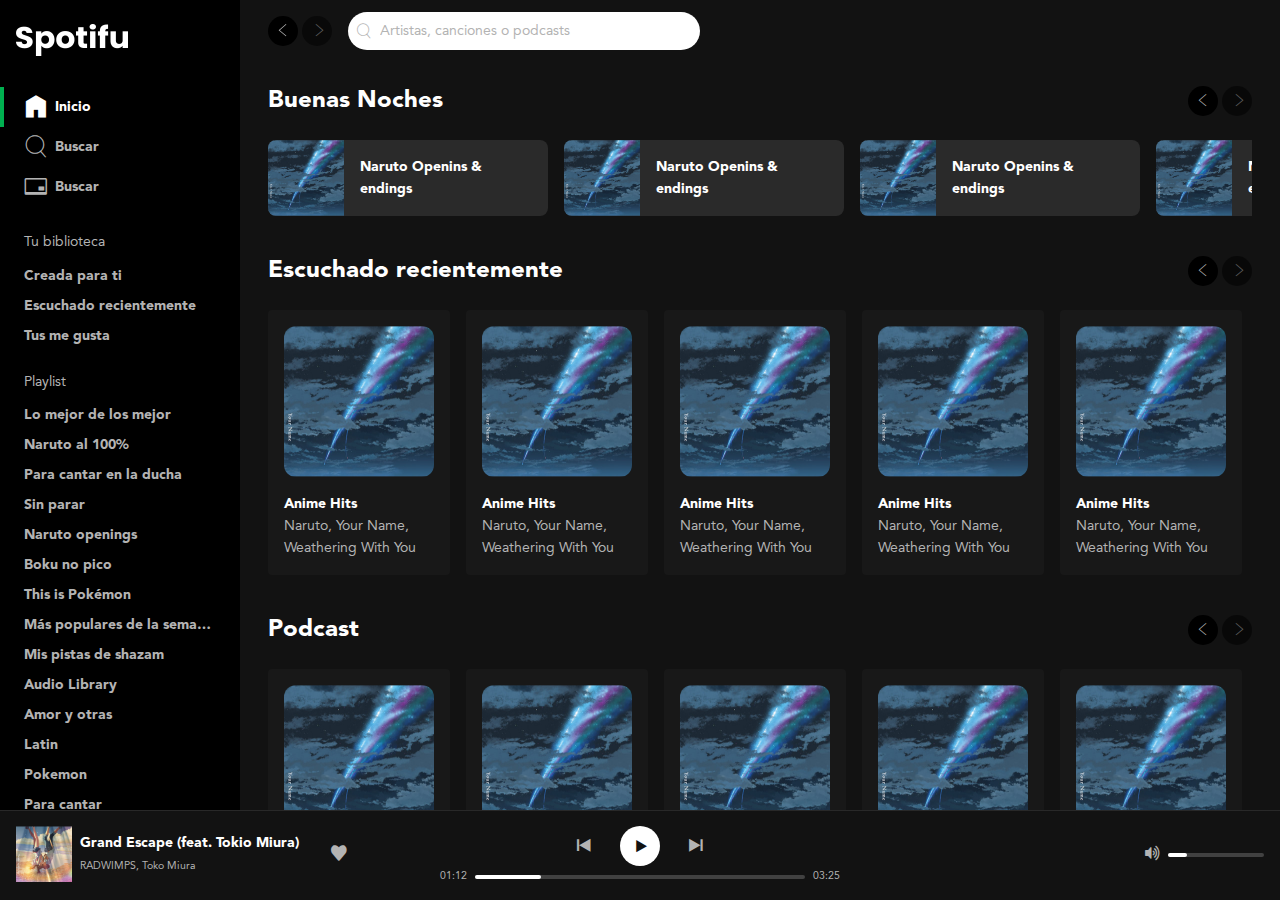
==== commit f5355461: "Favicon" ====
--- a/index.html
+++ b/index.html
@@ -4,6 +4,7 @@
   <meta charset="UTF-8">
   <meta http-equiv="X-UA-Compatible" content="IE=edge">
   <meta name="viewport" content="width=device-width, initial-scale=1.0">
+  <link rel="icon" type="image/png" sizes="32x32" href="./images/favicon.png">
   <link rel="stylesheet" href="./css/index.css">
   <title>Spotifu</title>
 </head>
--- a/css/index.css
+++ b/css/index.css
@@ -11,7 +11,7 @@
 @import './scrollbar.css';
 
 :root {
-  font-size: 16px;
+  font-size: 14px;
   --primary: #00B050;
   --white: #ffffff;
   --gray10: #B3B3B3;
@@ -28,3 +28,15 @@
   --button: bold .875rem/1rem var(--basefontFamily);
   --small: normal .75em/normal var(--basefontFamily);
 }
+
+@media screen and (min-width: 768px) {
+  :root {
+    font-size: 16px;
+  }
+}
+
+@media screen and (min-width: 1367px) {
+  :root {
+    font-size: 18px;
+  }
+}
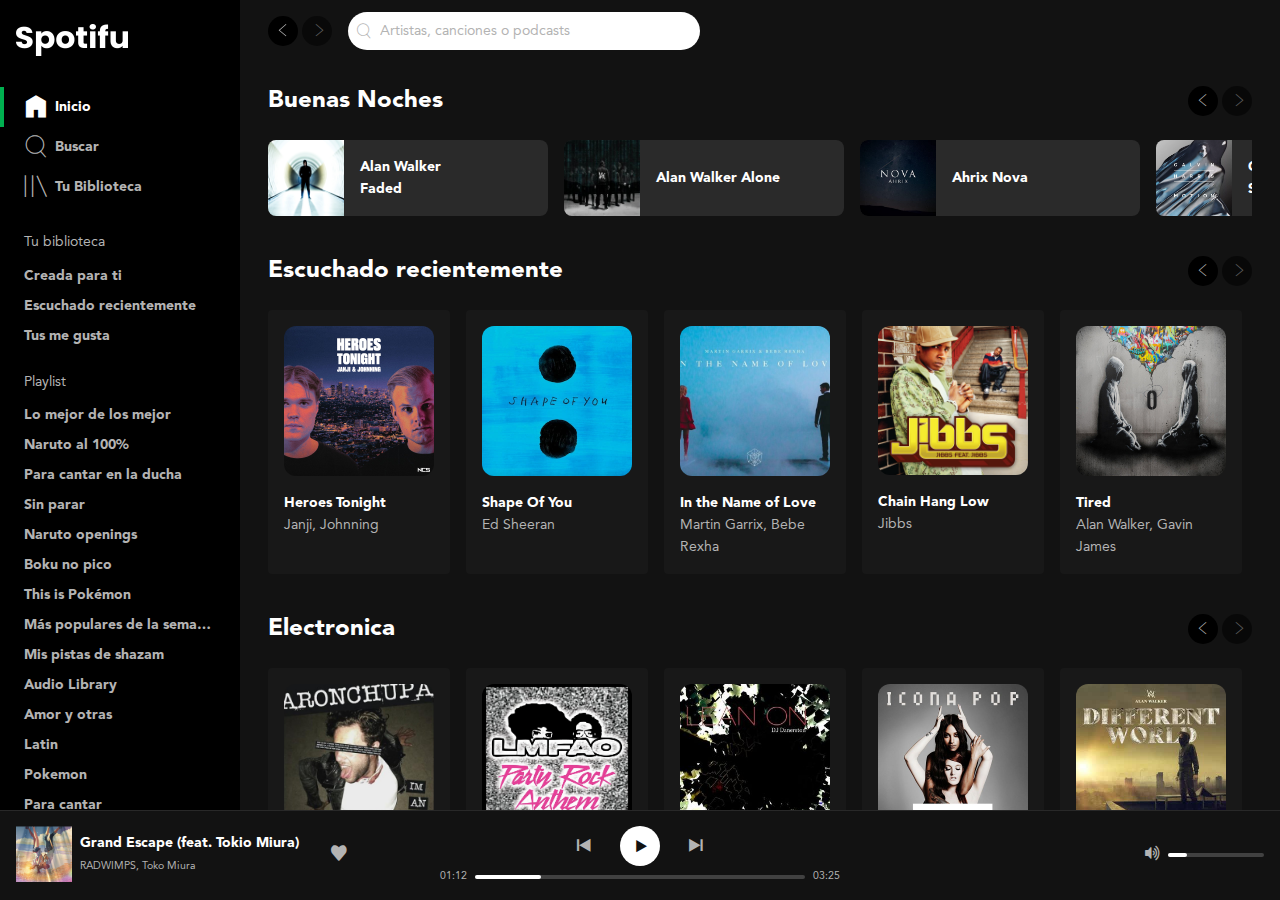
==== commit 5dd6b659: "Pagina Biblioteca" ====
--- a/index.html
+++ b/index.html
@@ -27,15 +27,15 @@
                 </a>
               </li>
               <li class="menuItem">
-                <a href="#" class="link">
+                <a href="./buscar.html" class="link">
                   <i class="icon-search" aria-hidden="true"></i>
                   <span>Buscar</span>
                 </a>
               </li>
               <li class="menuItem">
-                <a href="#" class="link">
-                  <i class="icon-creditCard" aria-hidden="true"></i>
-                  <span>Buscar</span>
+                <a href="./biblioteca.html" class="link">
+                  <i class="icon-library" aria-hidden="true"></i>
+                  <span>Tu Biblioteca</span>
                 </a>
               </li>
             </ul>
@@ -146,10 +146,10 @@
               <div class="playlistList-container">
                 <div class="playlistB">
                   <div class="playlistB-cover">
-                    <img src="./images/anime-hits.png" width="76" height="76" alt="Cpver de la playlist Anime Hits">
+                    <img src="./images/faded.jpg" width="76" height="76" alt="Cpver de la playlist Anime Hits">
                   </div>
                   <div class="playlistB-details">
-                    <h3 class="playlistB-title">Naruto Openins & endings</h3>
+                    <h3 class="playlistB-title">Alan Walker Faded</h3>
                     <div class="playlistB-control">
                       <button class="buttonIcon is-primary" title="Reproducir la lista de reproducción Naruto Openins & endings"
                         aria-label="Reproducir la lista de reproducción Naruto Openins & endings">
@@ -160,10 +160,10 @@
                 </div>
                 <div class="playlistB">
                   <div class="playlistB-cover">
-                    <img src="./images/anime-hits.png" width="76" height="76" alt="Cpver de la playlist Anime Hits">
+                    <img src="./images/alone.jpg" width="76" height="76" alt="Cpver de la playlist Anime Hits">
                   </div>
                   <div class="playlistB-details">
-                    <h3 class="playlistB-title">Naruto Openins & endings</h3>
+                    <h3 class="playlistB-title">Alan Walker Alone</h3>
                     <div class="playlistB-control">
                       <button class="buttonIcon is-primary" title="Reproducir la lista de reproducción Naruto Openins & endings"
                         aria-label="Reproducir la lista de reproducción Naruto Openins & endings">
@@ -174,10 +174,10 @@
                 </div>
                 <div class="playlistB">
                   <div class="playlistB-cover">
-                    <img src="./images/anime-hits.png" width="76" height="76" alt="Cpver de la playlist Anime Hits">
+                    <img src="./images/nova.jpg" width="76" height="76" alt="Cpver de la playlist Anime Hits">
                   </div>
                   <div class="playlistB-details">
-                    <h3 class="playlistB-title">Naruto Openins & endings</h3>
+                    <h3 class="playlistB-title">Ahrix Nova</h3>
                     <div class="playlistB-control">
                       <button class="buttonIcon is-primary" title="Reproducir la lista de reproducción Naruto Openins & endings"
                         aria-label="Reproducir la lista de reproducción Naruto Openins & endings">
@@ -188,10 +188,10 @@
                 </div>
                 <div class="playlistB">
                   <div class="playlistB-cover">
-                    <img src="./images/anime-hits.png" width="76" height="76" alt="Cpver de la playlist Anime Hits">
+                    <img src="./images/summer.png" width="76" height="76" alt="Cpver de la playlist Anime Hits">
                   </div>
                   <div class="playlistB-details">
-                    <h3 class="playlistB-title">Naruto Openins & endings</h3>
+                    <h3 class="playlistB-title">Calvin Harris Summer</h3>
                     <div class="playlistB-control">
                       <button class="buttonIcon is-primary" title="Reproducir la lista de reproducción Naruto Openins & endings"
                         aria-label="Reproducir la lista de reproducción Naruto Openins & endings">
@@ -202,10 +202,10 @@
                 </div>
                 <div class="playlistB">
                   <div class="playlistB-cover">
-                    <img src="./images/anime-hits.png" width="76" height="76" alt="Cpver de la playlist Anime Hits">
+                    <img src="./images/spectre.jpg" width="76" height="76" alt="Cpver de la playlist Anime Hits">
                   </div>
                   <div class="playlistB-details">
-                    <h3 class="playlistB-title">Naruto Openins & endings</h3>
+                    <h3 class="playlistB-title">Alan Walker Spectre</h3>
                     <div class="playlistB-control">
                       <button class="buttonIcon is-primary" title="Reproducir la lista de reproducción Naruto Openins & endings"
                         aria-label="Reproducir la lista de reproducción Naruto Openins & endings">
@@ -233,70 +233,70 @@
               <div class="playlistList-container">
                 <div class="playlistA">
                   <div class="playlistA-cover">
-                    <img src="./images/anime-hits.png" width="150" height="150" alt="Cover de la playlist Anime Hits">
-                    <button class="buttonIcon is-primary" aria-label="reproducir" title="Reproducir">
-                      <i class="icon-play" aria-hidden="true"></i>
-                    </button>
-                  </div>
-                  <h3 class="playlistA-title">Anime Hits</h3>
-                  <h4 class="playlistA-description">Naruto, Your Name, Weathering With You</h4>
-                </div>
-                <div class="playlistA">
-                  <div class="playlistA-cover">
-                    <img src="./images/anime-hits.png" width="150" height="150" alt="Cover de la playlist Anime Hits">
-                    <button class="buttonIcon is-primary" aria-label="reproducir" title="Reproducir">
-                      <i class="icon-play" aria-hidden="true"></i>
-                    </button>
-                  </div>
-                  <h3 class="playlistA-title">Anime Hits</h3>
-                  <h4 class="playlistA-description">Naruto, Your Name, Weathering With You</h4>
-                </div>
-                <div class="playlistA">
-                  <div class="playlistA-cover">
-                    <img src="./images/anime-hits.png" width="150" height="150" alt="Cover de la playlist Anime Hits">
-                    <button class="buttonIcon is-primary" aria-label="reproducir" title="Reproducir">
-                      <i class="icon-play" aria-hidden="true"></i>
-                    </button>
-                  </div>
-                  <h3 class="playlistA-title">Anime Hits</h3>
-                  <h4 class="playlistA-description">Naruto, Your Name, Weathering With You</h4>
-                </div>
-                <div class="playlistA">
-                  <div class="playlistA-cover">
-                    <img src="./images/anime-hits.png" width="150" height="150" alt="Cover de la playlist Anime Hits">
-                    <button class="buttonIcon is-primary" aria-label="reproducir" title="Reproducir">
-                      <i class="icon-play" aria-hidden="true"></i>
-                    </button>
-                  </div>
-                  <h3 class="playlistA-title">Anime Hits</h3>
-                  <h4 class="playlistA-description">Naruto, Your Name, Weathering With You</h4>
-                </div>
-                <div class="playlistA">
-                  <div class="playlistA-cover">
-                    <img src="./images/anime-hits.png" width="150" height="150" alt="Cover de la playlist Anime Hits">
-                    <button class="buttonIcon is-primary" aria-label="reproducir" title="Reproducir">
-                      <i class="icon-play" aria-hidden="true"></i>
-                    </button>
-                  </div>
-                  <h3 class="playlistA-title">Anime Hits</h3>
-                  <h4 class="playlistA-description">Naruto, Your Name, Weathering With You</h4>
-                </div>
-                <div class="playlistA">
-                  <div class="playlistA-cover">
-                    <img src="./images/anime-hits.png" width="150" height="150" alt="Cover de la playlist Anime Hits">
-                    <button class="buttonIcon is-primary" aria-label="reproducir" title="Reproducir">
-                      <i class="icon-play" aria-hidden="true"></i>
-                    </button>
-                  </div>
-                  <h3 class="playlistA-title">Anime Hits</h3>
-                  <h4 class="playlistA-description">Naruto, Your Name, Weathering With You</h4>
+                    <img src="./images/heroes-tonight.jpg" width="150" height="150" alt="Cover de la playlist Anime Hits">
+                    <button class="buttonIcon is-primary" aria-label="reproducir" title="Reproducir">
+                      <i class="icon-play" aria-hidden="true"></i>
+                    </button>
+                  </div>
+                  <h3 class="playlistA-title">Heroes Tonight</h3>
+                  <h4 class="playlistA-description">Janji, Johnning</h4>
+                </div>
+                <div class="playlistA">
+                  <div class="playlistA-cover">
+                    <img src="./images/shape-of-you.png" width="150" height="150" alt="Cover de la playlist Anime Hits">
+                    <button class="buttonIcon is-primary" aria-label="reproducir" title="Reproducir">
+                      <i class="icon-play" aria-hidden="true"></i>
+                    </button>
+                  </div>
+                  <h3 class="playlistA-title">Shape Of You</h3>
+                  <h4 class="playlistA-description">Ed Sheeran</h4>
+                </div>
+                <div class="playlistA">
+                  <div class="playlistA-cover">
+                    <img src="./images/name-of-love.jpg" width="150" height="150" alt="Cover de la playlist Anime Hits">
+                    <button class="buttonIcon is-primary" aria-label="reproducir" title="Reproducir">
+                      <i class="icon-play" aria-hidden="true"></i>
+                    </button>
+                  </div>
+                  <h3 class="playlistA-title">In the Name of Love</h3>
+                  <h4 class="playlistA-description">Martin Garrix, Bebe Rexha</h4>
+                </div>
+                <div class="playlistA">
+                  <div class="playlistA-cover">
+                    <img src="./images/chain-hang-low.jpg" width="150" height="150" alt="Cover de la playlist Anime Hits">
+                    <button class="buttonIcon is-primary" aria-label="reproducir" title="Reproducir">
+                      <i class="icon-play" aria-hidden="true"></i>
+                    </button>
+                  </div>
+                  <h3 class="playlistA-title">Chain Hang Low</h3>
+                  <h4 class="playlistA-description">Jibbs</h4>
+                </div>
+                <div class="playlistA">
+                  <div class="playlistA-cover">
+                    <img src="./images/tired.jpg" width="150" height="150" alt="Cover de la playlist Anime Hits">
+                    <button class="buttonIcon is-primary" aria-label="reproducir" title="Reproducir">
+                      <i class="icon-play" aria-hidden="true"></i>
+                    </button>
+                  </div>
+                  <h3 class="playlistA-title">Tired</h3>
+                  <h4 class="playlistA-description">Alan Walker, Gavin James</h4>
+                </div>
+                <div class="playlistA">
+                  <div class="playlistA-cover">
+                    <img src="./images/titanium.png" width="150" height="150" alt="Cover de la playlist Anime Hits">
+                    <button class="buttonIcon is-primary" aria-label="reproducir" title="Reproducir">
+                      <i class="icon-play" aria-hidden="true"></i>
+                    </button>
+                  </div>
+                  <h3 class="playlistA-title">Titanium</h3>
+                  <h4 class="playlistA-description">David Guetta, Sia</h4>
                 </div>
               </div>
             </section>
             <section class="playlistList" aria-labelledby="region3">
               <div class="playlistList-top">
                 <h2 class="playlistList-title" id="region3">
-                  Podcast
+                  Electronica
                 </h2>
                 <div class="navigation">
                   <button class="navigation-prev" aria-label="Volver" title="Volver">
@@ -310,63 +310,63 @@
               <div class="playlistList-container">
                 <div class="playlistA">
                   <div class="playlistA-cover">
-                    <img src="./images/anime-hits.png" width="150" height="150" alt="Cover de la playlist Anime Hits">
-                    <button class="buttonIcon is-primary" aria-label="reproducir" title="Reproducir">
-                      <i class="icon-play" aria-hidden="true"></i>
-                    </button>
-                  </div>
-                  <h3 class="playlistA-title">Anime Hits</h3>
-                  <h4 class="playlistA-description">Naruto, Your Name, Weathering With You</h4>
-                </div>
-                <div class="playlistA">
-                  <div class="playlistA-cover">
-                    <img src="./images/anime-hits.png" width="150" height="150" alt="Cover de la playlist Anime Hits">
-                    <button class="buttonIcon is-primary" aria-label="reproducir" title="Reproducir">
-                      <i class="icon-play" aria-hidden="true"></i>
-                    </button>
-                  </div>
-                  <h3 class="playlistA-title">Anime Hits</h3>
-                  <h4 class="playlistA-description">Naruto, Your Name, Weathering With You</h4>
-                </div>
-                <div class="playlistA">
-                  <div class="playlistA-cover">
-                    <img src="./images/anime-hits.png" width="150" height="150" alt="Cover de la playlist Anime Hits">
-                    <button class="buttonIcon is-primary" aria-label="reproducir" title="Reproducir">
-                      <i class="icon-play" aria-hidden="true"></i>
-                    </button>
-                  </div>
-                  <h3 class="playlistA-title">Anime Hits</h3>
-                  <h4 class="playlistA-description">Naruto, Your Name, Weathering With You</h4>
-                </div>
-                <div class="playlistA">
-                  <div class="playlistA-cover">
-                    <img src="./images/anime-hits.png" width="150" height="150" alt="Cover de la playlist Anime Hits">
-                    <button class="buttonIcon is-primary" aria-label="reproducir" title="Reproducir">
-                      <i class="icon-play" aria-hidden="true"></i>
-                    </button>
-                  </div>
-                  <h3 class="playlistA-title">Anime Hits</h3>
-                  <h4 class="playlistA-description">Naruto, Your Name, Weathering With You</h4>
-                </div>
-                <div class="playlistA">
-                  <div class="playlistA-cover">
-                    <img src="./images/anime-hits.png" width="150" height="150" alt="Cover de la playlist Anime Hits">
-                    <button class="buttonIcon is-primary" aria-label="reproducir" title="Reproducir">
-                      <i class="icon-play" aria-hidden="true"></i>
-                    </button>
-                  </div>
-                  <h3 class="playlistA-title">Anime Hits</h3>
-                  <h4 class="playlistA-description">Naruto, Your Name, Weathering With You</h4>
-                </div>
-                <div class="playlistA">
-                  <div class="playlistA-cover">
-                    <img src="./images/anime-hits.png" width="150" height="150" alt="Cover de la playlist Anime Hits">
-                    <button class="buttonIcon is-primary" aria-label="reproducir" title="Reproducir">
-                      <i class="icon-play" aria-hidden="true"></i>
-                    </button>
-                  </div>
-                  <h3 class="playlistA-title">Anime Hits</h3>
-                  <h4 class="playlistA-description">Naruto, Your Name, Weathering With You</h4>
+                    <img src="./images/albatraoz.png" width="150" height="150" alt="Cover de la playlist Anime Hits">
+                    <button class="buttonIcon is-primary" aria-label="reproducir" title="Reproducir">
+                      <i class="icon-play" aria-hidden="true"></i>
+                    </button>
+                  </div>
+                  <h3 class="playlistA-title">Albatraoz</h3>
+                  <h4 class="playlistA-description">AronChupa, Little Sis Nora</h4>
+                </div>
+                <div class="playlistA">
+                  <div class="playlistA-cover">
+                    <img src="./images/party-rock-anthem.png" width="150" height="150" alt="Cover de la playlist Anime Hits">
+                    <button class="buttonIcon is-primary" aria-label="reproducir" title="Reproducir">
+                      <i class="icon-play" aria-hidden="true"></i>
+                    </button>
+                  </div>
+                  <h3 class="playlistA-title">Party Rock Anthem</h3>
+                  <h4 class="playlistA-description">LMFAO, Lauren Bennett, GoonRock</h4>
+                </div>
+                <div class="playlistA">
+                  <div class="playlistA-cover">
+                    <img src="./images/lean-on.jpg" width="150" height="150" alt="Cover de la playlist Anime Hits">
+                    <button class="buttonIcon is-primary" aria-label="reproducir" title="Reproducir">
+                      <i class="icon-play" aria-hidden="true"></i>
+                    </button>
+                  </div>
+                  <h3 class="playlistA-title">Lean On</h3>
+                  <h4 class="playlistA-description">Major Lazer, DJ Snaker</h4>
+                </div>
+                <div class="playlistA">
+                  <div class="playlistA-cover">
+                    <img src="./images/i-love-it.jpg" width="150" height="150" alt="Cover de la playlist Anime Hits">
+                    <button class="buttonIcon is-primary" aria-label="reproducir" title="Reproducir">
+                      <i class="icon-play" aria-hidden="true"></i>
+                    </button>
+                  </div>
+                  <h3 class="playlistA-title">I Love It</h3>
+                  <h4 class="playlistA-description">Icona Pop, Charli XCX</h4>
+                </div>
+                <div class="playlistA">
+                  <div class="playlistA-cover">
+                    <img src="./images/sing-me-to-sleep.jpg" width="150" height="150" alt="Cover de la playlist Anime Hits">
+                    <button class="buttonIcon is-primary" aria-label="reproducir" title="Reproducir">
+                      <i class="icon-play" aria-hidden="true"></i>
+                    </button>
+                  </div>
+                  <h3 class="playlistA-title">Sing Me To Sleep</h3>
+                  <h4 class="playlistA-description">Alan Walker</h4>
+                </div>
+                <div class="playlistA">
+                  <div class="playlistA-cover">
+                    <img src="./images/can-you-hear-the-night.jpg" width="150" height="150" alt="Cover de la playlist Anime Hits">
+                    <button class="buttonIcon is-primary" aria-label="reproducir" title="Reproducir">
+                      <i class="icon-play" aria-hidden="true"></i>
+                    </button>
+                  </div>
+                  <h3 class="playlistA-title">Can You Hear The Night</h3>
+                  <h4 class="playlistA-description">Muttonheads, Eden Martin</h4>
                 </div>
               </div>
             </section>
--- a/css/index.css
+++ b/css/index.css
@@ -9,6 +9,8 @@
 @import './page.css';
 @import './layout.css';
 @import './scrollbar.css';
+@import './page-buscar.css';
+@import './page-library.css';
 
 :root {
   font-size: 14px;
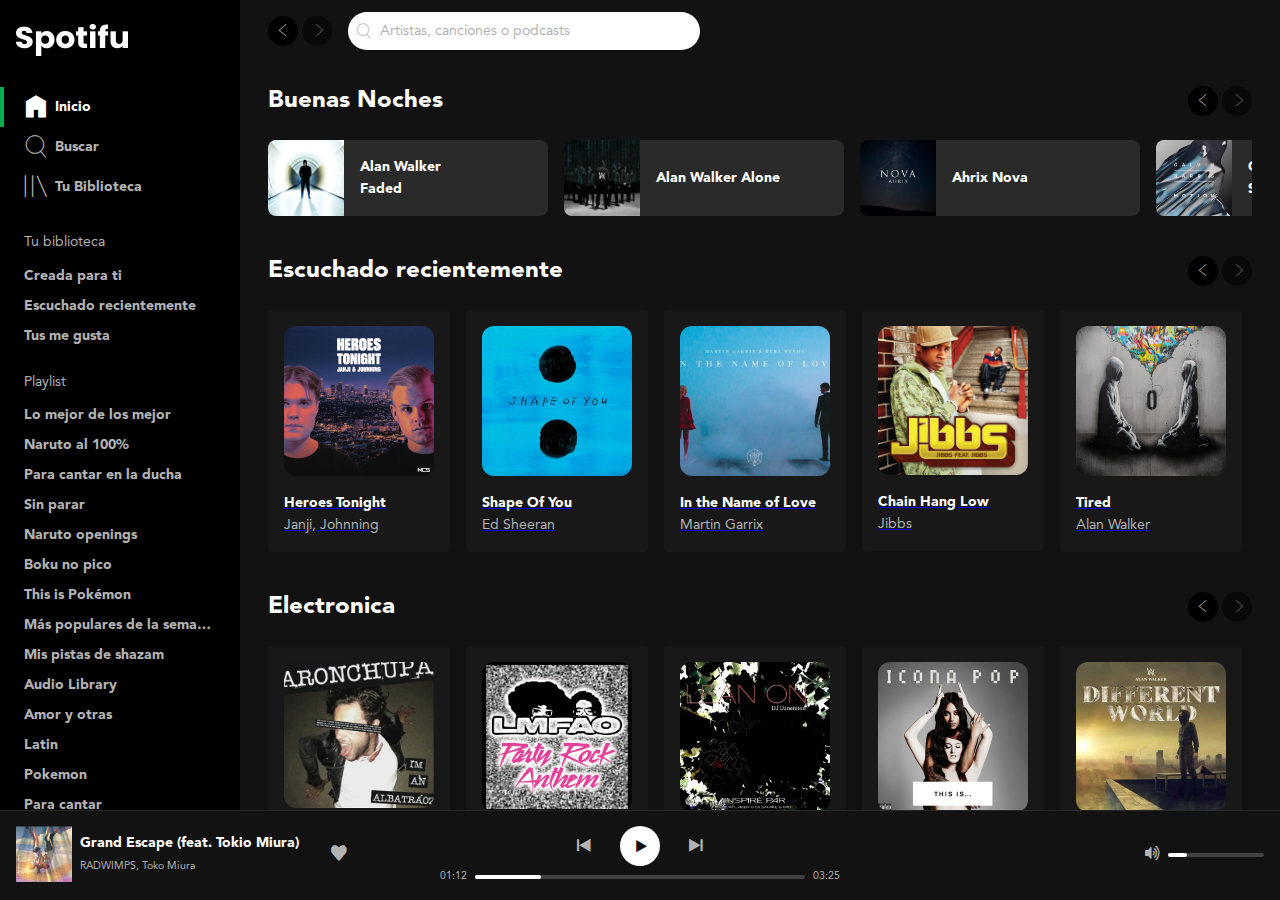
==== commit 227f3a86: "Pagina playlist encabezado" ====
--- a/index.html
+++ b/index.html
@@ -144,76 +144,86 @@
                 </div>
               </div>
               <div class="playlistList-container">
-                <div class="playlistB">
-                  <div class="playlistB-cover">
-                    <img src="./images/faded.jpg" width="76" height="76" alt="Cpver de la playlist Anime Hits">
-                  </div>
-                  <div class="playlistB-details">
-                    <h3 class="playlistB-title">Alan Walker Faded</h3>
-                    <div class="playlistB-control">
-                      <button class="buttonIcon is-primary" title="Reproducir la lista de reproducción Naruto Openins & endings"
-                        aria-label="Reproducir la lista de reproducción Naruto Openins & endings">
-                        <i class="icon-play" aria-hidden="true"></i>
-                      </button>
-                    </div>
-                  </div>
-                </div>
-                <div class="playlistB">
-                  <div class="playlistB-cover">
-                    <img src="./images/alone.jpg" width="76" height="76" alt="Cpver de la playlist Anime Hits">
-                  </div>
-                  <div class="playlistB-details">
-                    <h3 class="playlistB-title">Alan Walker Alone</h3>
-                    <div class="playlistB-control">
-                      <button class="buttonIcon is-primary" title="Reproducir la lista de reproducción Naruto Openins & endings"
-                        aria-label="Reproducir la lista de reproducción Naruto Openins & endings">
-                        <i class="icon-play" aria-hidden="true"></i>
-                      </button>
-                    </div>
-                  </div>
-                </div>
-                <div class="playlistB">
-                  <div class="playlistB-cover">
-                    <img src="./images/nova.jpg" width="76" height="76" alt="Cpver de la playlist Anime Hits">
-                  </div>
-                  <div class="playlistB-details">
-                    <h3 class="playlistB-title">Ahrix Nova</h3>
-                    <div class="playlistB-control">
-                      <button class="buttonIcon is-primary" title="Reproducir la lista de reproducción Naruto Openins & endings"
-                        aria-label="Reproducir la lista de reproducción Naruto Openins & endings">
-                        <i class="icon-play" aria-hidden="true"></i>
-                      </button>
-                    </div>
-                  </div>
-                </div>
-                <div class="playlistB">
-                  <div class="playlistB-cover">
-                    <img src="./images/summer.png" width="76" height="76" alt="Cpver de la playlist Anime Hits">
-                  </div>
-                  <div class="playlistB-details">
-                    <h3 class="playlistB-title">Calvin Harris Summer</h3>
-                    <div class="playlistB-control">
-                      <button class="buttonIcon is-primary" title="Reproducir la lista de reproducción Naruto Openins & endings"
-                        aria-label="Reproducir la lista de reproducción Naruto Openins & endings">
-                        <i class="icon-play" aria-hidden="true"></i>
-                      </button>
-                    </div>
-                  </div>
-                </div>
-                <div class="playlistB">
-                  <div class="playlistB-cover">
-                    <img src="./images/spectre.jpg" width="76" height="76" alt="Cpver de la playlist Anime Hits">
-                  </div>
-                  <div class="playlistB-details">
-                    <h3 class="playlistB-title">Alan Walker Spectre</h3>
-                    <div class="playlistB-control">
-                      <button class="buttonIcon is-primary" title="Reproducir la lista de reproducción Naruto Openins & endings"
-                        aria-label="Reproducir la lista de reproducción Naruto Openins & endings">
-                        <i class="icon-play" aria-hidden="true"></i>
-                      </button>
-                    </div>
-                  </div>
-                </div>
+                <a href="./playlist.html" style="text-decoration: none;">
+                  <div class="playlistB">
+                    <div class="playlistB-cover">
+                      <img src="./images/faded.jpg" width="76" height="76" alt="Cpver de la playlist Anime Hits">
+                    </div>
+                    <div class="playlistB-details">
+                      <h3 class="playlistB-title">Alan Walker Faded</h3>
+                      <div class="playlistB-control">
+                        <button class="buttonIcon is-primary" title="Reproducir la lista de reproducción Naruto Openins & endings"
+                          aria-label="Reproducir la lista de reproducción Naruto Openins & endings">
+                          <i class="icon-play" aria-hidden="true"></i>
+                        </button>
+                      </div>
+                    </div>
+                  </div>
+                </a>
+                <a href="./playlist.html" style="text-decoration: none;">
+                  <div class="playlistB">
+                    <div class="playlistB-cover">
+                      <img src="./images/alone.jpg" width="76" height="76" alt="Cpver de la playlist Anime Hits">
+                    </div>
+                    <div class="playlistB-details">
+                      <h3 class="playlistB-title">Alan Walker Alone</h3>
+                      <div class="playlistB-control">
+                        <button class="buttonIcon is-primary" title="Reproducir la lista de reproducción Naruto Openins & endings"
+                          aria-label="Reproducir la lista de reproducción Naruto Openins & endings">
+                          <i class="icon-play" aria-hidden="true"></i>
+                        </button>
+                      </div>
+                    </div>
+                  </div>
+                </a>
+                <a href="./playlist.html" style="text-decoration: none;">
+                  <div class="playlistB">
+                    <div class="playlistB-cover">
+                      <img src="./images/nova.jpg" width="76" height="76" alt="Cpver de la playlist Anime Hits">
+                    </div>
+                    <div class="playlistB-details">
+                      <h3 class="playlistB-title">Ahrix Nova</h3>
+                      <div class="playlistB-control">
+                        <button class="buttonIcon is-primary" title="Reproducir la lista de reproducción Naruto Openins & endings"
+                          aria-label="Reproducir la lista de reproducción Naruto Openins & endings">
+                          <i class="icon-play" aria-hidden="true"></i>
+                        </button>
+                      </div>
+                    </div>
+                  </div>
+                </a>
+                <a href="./playlist.html" style="text-decoration: none;">
+                  <div class="playlistB">
+                    <div class="playlistB-cover">
+                      <img src="./images/summer.png" width="76" height="76" alt="Cpver de la playlist Anime Hits">
+                    </div>
+                    <div class="playlistB-details">
+                      <h3 class="playlistB-title">Calvin Harris Summer</h3>
+                      <div class="playlistB-control">
+                        <button class="buttonIcon is-primary" title="Reproducir la lista de reproducción Naruto Openins & endings"
+                          aria-label="Reproducir la lista de reproducción Naruto Openins & endings">
+                          <i class="icon-play" aria-hidden="true"></i>
+                        </button>
+                      </div>
+                    </div>
+                  </div>
+                </a>
+                <a href="./playlist.html" style="text-decoration: none;">
+                  <div class="playlistB">
+                    <div class="playlistB-cover">
+                      <img src="./images/spectre.jpg" width="76" height="76" alt="Cpver de la playlist Anime Hits">
+                    </div>
+                    <div class="playlistB-details">
+                      <h3 class="playlistB-title">Alan Walker Spectre</h3>
+                      <div class="playlistB-control">
+                        <button class="buttonIcon is-primary" title="Reproducir la lista de reproducción Naruto Openins & endings"
+                          aria-label="Reproducir la lista de reproducción Naruto Openins & endings">
+                          <i class="icon-play" aria-hidden="true"></i>
+                        </button>
+                      </div>
+                    </div>
+                  </div>
+                </a>
               </div>
             </section>
             <section class="playlistList" aria-labelledby="region2">
@@ -231,66 +241,78 @@
                 </div>
               </div>
               <div class="playlistList-container">
-                <div class="playlistA">
-                  <div class="playlistA-cover">
-                    <img src="./images/heroes-tonight.jpg" width="150" height="150" alt="Cover de la playlist Anime Hits">
-                    <button class="buttonIcon is-primary" aria-label="reproducir" title="Reproducir">
-                      <i class="icon-play" aria-hidden="true"></i>
-                    </button>
-                  </div>
-                  <h3 class="playlistA-title">Heroes Tonight</h3>
-                  <h4 class="playlistA-description">Janji, Johnning</h4>
-                </div>
-                <div class="playlistA">
-                  <div class="playlistA-cover">
-                    <img src="./images/shape-of-you.png" width="150" height="150" alt="Cover de la playlist Anime Hits">
-                    <button class="buttonIcon is-primary" aria-label="reproducir" title="Reproducir">
-                      <i class="icon-play" aria-hidden="true"></i>
-                    </button>
-                  </div>
-                  <h3 class="playlistA-title">Shape Of You</h3>
-                  <h4 class="playlistA-description">Ed Sheeran</h4>
-                </div>
-                <div class="playlistA">
-                  <div class="playlistA-cover">
-                    <img src="./images/name-of-love.jpg" width="150" height="150" alt="Cover de la playlist Anime Hits">
-                    <button class="buttonIcon is-primary" aria-label="reproducir" title="Reproducir">
-                      <i class="icon-play" aria-hidden="true"></i>
-                    </button>
-                  </div>
-                  <h3 class="playlistA-title">In the Name of Love</h3>
-                  <h4 class="playlistA-description">Martin Garrix, Bebe Rexha</h4>
-                </div>
-                <div class="playlistA">
-                  <div class="playlistA-cover">
-                    <img src="./images/chain-hang-low.jpg" width="150" height="150" alt="Cover de la playlist Anime Hits">
-                    <button class="buttonIcon is-primary" aria-label="reproducir" title="Reproducir">
-                      <i class="icon-play" aria-hidden="true"></i>
-                    </button>
-                  </div>
-                  <h3 class="playlistA-title">Chain Hang Low</h3>
-                  <h4 class="playlistA-description">Jibbs</h4>
-                </div>
-                <div class="playlistA">
-                  <div class="playlistA-cover">
-                    <img src="./images/tired.jpg" width="150" height="150" alt="Cover de la playlist Anime Hits">
-                    <button class="buttonIcon is-primary" aria-label="reproducir" title="Reproducir">
-                      <i class="icon-play" aria-hidden="true"></i>
-                    </button>
-                  </div>
-                  <h3 class="playlistA-title">Tired</h3>
-                  <h4 class="playlistA-description">Alan Walker, Gavin James</h4>
-                </div>
-                <div class="playlistA">
-                  <div class="playlistA-cover">
-                    <img src="./images/titanium.png" width="150" height="150" alt="Cover de la playlist Anime Hits">
-                    <button class="buttonIcon is-primary" aria-label="reproducir" title="Reproducir">
-                      <i class="icon-play" aria-hidden="true"></i>
-                    </button>
-                  </div>
-                  <h3 class="playlistA-title">Titanium</h3>
-                  <h4 class="playlistA-description">David Guetta, Sia</h4>
-                </div>
+                <a href="./playlist.html">
+                  <div class="playlistA">
+                    <div class="playlistA-cover">
+                      <img src="./images/heroes-tonight.jpg" width="150" height="150" alt="Cover de la playlist Anime Hits">
+                      <button class="buttonIcon is-primary" aria-label="reproducir" title="Reproducir">
+                        <i class="icon-play" aria-hidden="true"></i>
+                      </button>
+                    </div>
+                    <h3 class="playlistA-title">Heroes Tonight</h3>
+                    <h4 class="playlistA-description">Janji, Johnning</h4>
+                  </div>
+                </a>
+                <a href="./playlist.html">
+                  <div class="playlistA">
+                    <div class="playlistA-cover">
+                      <img src="./images/shape-of-you.png" width="150" height="150" alt="Cover de la playlist Anime Hits">
+                      <button class="buttonIcon is-primary" aria-label="reproducir" title="Reproducir">
+                        <i class="icon-play" aria-hidden="true"></i>
+                      </button>
+                    </div>
+                    <h3 class="playlistA-title">Shape Of You</h3>
+                    <h4 class="playlistA-description">Ed Sheeran</h4>
+                  </div>
+                </a>
+                <a href="./playlist.html">
+                  <div class="playlistA">
+                    <div class="playlistA-cover">
+                      <img src="./images/name-of-love.jpg" width="150" height="150" alt="Cover de la playlist Anime Hits">
+                      <button class="buttonIcon is-primary" aria-label="reproducir" title="Reproducir">
+                        <i class="icon-play" aria-hidden="true"></i>
+                      </button>
+                    </div>
+                    <h3 class="playlistA-title">In the Name of Love</h3>
+                    <h4 class="playlistA-description">Martin Garrix</h4>
+                  </div>
+                </a>
+                <a href="./playlist.html">
+                  <div class="playlistA">
+                    <div class="playlistA-cover">
+                      <img src="./images/chain-hang-low.jpg" width="150" height="150" alt="Cover de la playlist Anime Hits">
+                      <button class="buttonIcon is-primary" aria-label="reproducir" title="Reproducir">
+                        <i class="icon-play" aria-hidden="true"></i>
+                      </button>
+                    </div>
+                    <h3 class="playlistA-title">Chain Hang Low</h3>
+                    <h4 class="playlistA-description">Jibbs</h4>
+                  </div>
+                </a>
+                <a href="./playlist.html">
+                  <div class="playlistA">
+                    <div class="playlistA-cover">
+                      <img src="./images/tired.jpg" width="150" height="150" alt="Cover de la playlist Anime Hits">
+                      <button class="buttonIcon is-primary" aria-label="reproducir" title="Reproducir">
+                        <i class="icon-play" aria-hidden="true"></i>
+                      </button>
+                    </div>
+                    <h3 class="playlistA-title">Tired</h3>
+                    <h4 class="playlistA-description">Alan Walker</h4>
+                  </div>
+                </a>
+                <a href="./playlist.html">
+                  <div class="playlistA">
+                    <div class="playlistA-cover">
+                      <img src="./images/titanium.png" width="150" height="150" alt="Cover de la playlist Anime Hits">
+                      <button class="buttonIcon is-primary" aria-label="reproducir" title="Reproducir">
+                        <i class="icon-play" aria-hidden="true"></i>
+                      </button>
+                    </div>
+                    <h3 class="playlistA-title">Titanium</h3>
+                    <h4 class="playlistA-description">David Guetta, Sia</h4>
+                  </div>
+                </a>
               </div>
             </section>
             <section class="playlistList" aria-labelledby="region3">
--- a/css/index.css
+++ b/css/index.css
@@ -11,6 +11,7 @@
 @import './scrollbar.css';
 @import './page-buscar.css';
 @import './page-library.css';
+@import './page-playlist.css';
 
 :root {
   font-size: 14px;
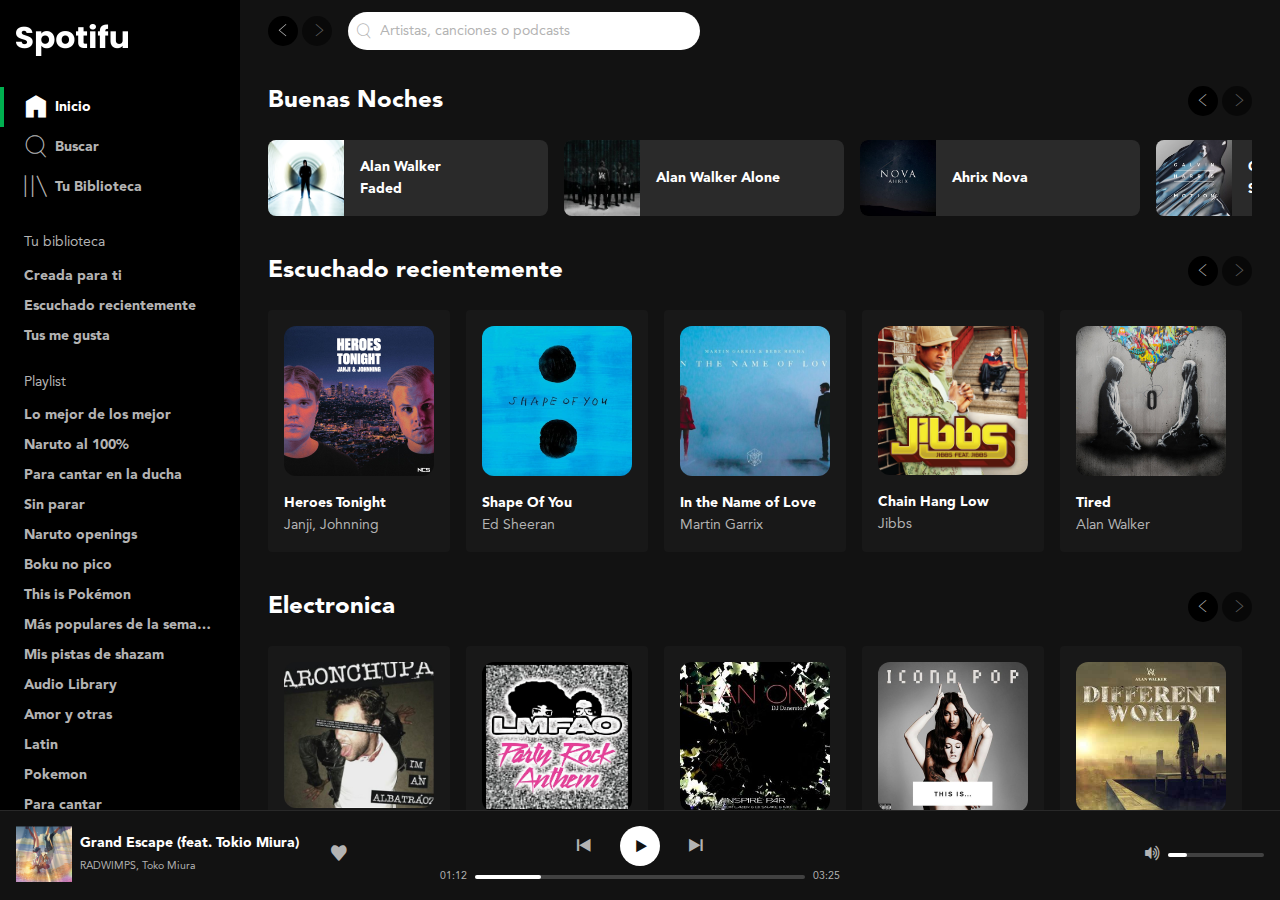
==== commit 87d7dd89: "Pagina playlist song" ====
--- a/index.html
+++ b/index.html
@@ -241,78 +241,66 @@
                 </div>
               </div>
               <div class="playlistList-container">
-                <a href="./playlist.html">
-                  <div class="playlistA">
-                    <div class="playlistA-cover">
-                      <img src="./images/heroes-tonight.jpg" width="150" height="150" alt="Cover de la playlist Anime Hits">
-                      <button class="buttonIcon is-primary" aria-label="reproducir" title="Reproducir">
-                        <i class="icon-play" aria-hidden="true"></i>
-                      </button>
-                    </div>
-                    <h3 class="playlistA-title">Heroes Tonight</h3>
-                    <h4 class="playlistA-description">Janji, Johnning</h4>
-                  </div>
-                </a>
-                <a href="./playlist.html">
-                  <div class="playlistA">
-                    <div class="playlistA-cover">
-                      <img src="./images/shape-of-you.png" width="150" height="150" alt="Cover de la playlist Anime Hits">
-                      <button class="buttonIcon is-primary" aria-label="reproducir" title="Reproducir">
-                        <i class="icon-play" aria-hidden="true"></i>
-                      </button>
-                    </div>
-                    <h3 class="playlistA-title">Shape Of You</h3>
-                    <h4 class="playlistA-description">Ed Sheeran</h4>
-                  </div>
-                </a>
-                <a href="./playlist.html">
-                  <div class="playlistA">
-                    <div class="playlistA-cover">
-                      <img src="./images/name-of-love.jpg" width="150" height="150" alt="Cover de la playlist Anime Hits">
-                      <button class="buttonIcon is-primary" aria-label="reproducir" title="Reproducir">
-                        <i class="icon-play" aria-hidden="true"></i>
-                      </button>
-                    </div>
-                    <h3 class="playlistA-title">In the Name of Love</h3>
-                    <h4 class="playlistA-description">Martin Garrix</h4>
-                  </div>
-                </a>
-                <a href="./playlist.html">
-                  <div class="playlistA">
-                    <div class="playlistA-cover">
-                      <img src="./images/chain-hang-low.jpg" width="150" height="150" alt="Cover de la playlist Anime Hits">
-                      <button class="buttonIcon is-primary" aria-label="reproducir" title="Reproducir">
-                        <i class="icon-play" aria-hidden="true"></i>
-                      </button>
-                    </div>
-                    <h3 class="playlistA-title">Chain Hang Low</h3>
-                    <h4 class="playlistA-description">Jibbs</h4>
-                  </div>
-                </a>
-                <a href="./playlist.html">
-                  <div class="playlistA">
-                    <div class="playlistA-cover">
-                      <img src="./images/tired.jpg" width="150" height="150" alt="Cover de la playlist Anime Hits">
-                      <button class="buttonIcon is-primary" aria-label="reproducir" title="Reproducir">
-                        <i class="icon-play" aria-hidden="true"></i>
-                      </button>
-                    </div>
-                    <h3 class="playlistA-title">Tired</h3>
-                    <h4 class="playlistA-description">Alan Walker</h4>
-                  </div>
-                </a>
-                <a href="./playlist.html">
-                  <div class="playlistA">
-                    <div class="playlistA-cover">
-                      <img src="./images/titanium.png" width="150" height="150" alt="Cover de la playlist Anime Hits">
-                      <button class="buttonIcon is-primary" aria-label="reproducir" title="Reproducir">
-                        <i class="icon-play" aria-hidden="true"></i>
-                      </button>
-                    </div>
-                    <h3 class="playlistA-title">Titanium</h3>
-                    <h4 class="playlistA-description">David Guetta, Sia</h4>
-                  </div>
-                </a>
+                <div class="playlistA">
+                  <div class="playlistA-cover">
+                    <img src="./images/heroes-tonight.jpg" width="150" height="150" alt="Cover de la playlist Anime Hits">
+                    <button class="buttonIcon is-primary" aria-label="reproducir" title="Reproducir">
+                      <i class="icon-play" aria-hidden="true"></i>
+                    </button>
+                  </div>
+                  <h3 class="playlistA-title">Heroes Tonight</h3>
+                  <h4 class="playlistA-description">Janji, Johnning</h4>
+                </div>
+                <div class="playlistA">
+                  <div class="playlistA-cover">
+                    <img src="./images/shape-of-you.png" width="150" height="150" alt="Cover de la playlist Anime Hits">
+                    <button class="buttonIcon is-primary" aria-label="reproducir" title="Reproducir">
+                      <i class="icon-play" aria-hidden="true"></i>
+                    </button>
+                  </div>
+                  <h3 class="playlistA-title">Shape Of You</h3>
+                  <h4 class="playlistA-description">Ed Sheeran</h4>
+                </div>
+                <div class="playlistA">
+                  <div class="playlistA-cover">
+                    <img src="./images/name-of-love.jpg" width="150" height="150" alt="Cover de la playlist Anime Hits">
+                    <button class="buttonIcon is-primary" aria-label="reproducir" title="Reproducir">
+                      <i class="icon-play" aria-hidden="true"></i>
+                    </button>
+                  </div>
+                  <h3 class="playlistA-title">In the Name of Love</h3>
+                  <h4 class="playlistA-description">Martin Garrix</h4>
+                </div>
+                <div class="playlistA">
+                  <div class="playlistA-cover">
+                    <img src="./images/chain-hang-low.jpg" width="150" height="150" alt="Cover de la playlist Anime Hits">
+                    <button class="buttonIcon is-primary" aria-label="reproducir" title="Reproducir">
+                      <i class="icon-play" aria-hidden="true"></i>
+                    </button>
+                  </div>
+                  <h3 class="playlistA-title">Chain Hang Low</h3>
+                  <h4 class="playlistA-description">Jibbs</h4>
+                </div>
+                <div class="playlistA">
+                  <div class="playlistA-cover">
+                    <img src="./images/tired.jpg" width="150" height="150" alt="Cover de la playlist Anime Hits">
+                    <button class="buttonIcon is-primary" aria-label="reproducir" title="Reproducir">
+                      <i class="icon-play" aria-hidden="true"></i>
+                    </button>
+                  </div>
+                  <h3 class="playlistA-title">Tired</h3>
+                  <h4 class="playlistA-description">Alan Walker</h4>
+                </div>
+                <div class="playlistA">
+                  <div class="playlistA-cover">
+                    <img src="./images/titanium.png" width="150" height="150" alt="Cover de la playlist Anime Hits">
+                    <button class="buttonIcon is-primary" aria-label="reproducir" title="Reproducir">
+                      <i class="icon-play" aria-hidden="true"></i>
+                    </button>
+                  </div>
+                  <h3 class="playlistA-title">Titanium</h3>
+                  <h4 class="playlistA-description">David Guetta, Sia</h4>
+                </div>
               </div>
             </section>
             <section class="playlistList" aria-labelledby="region3">
